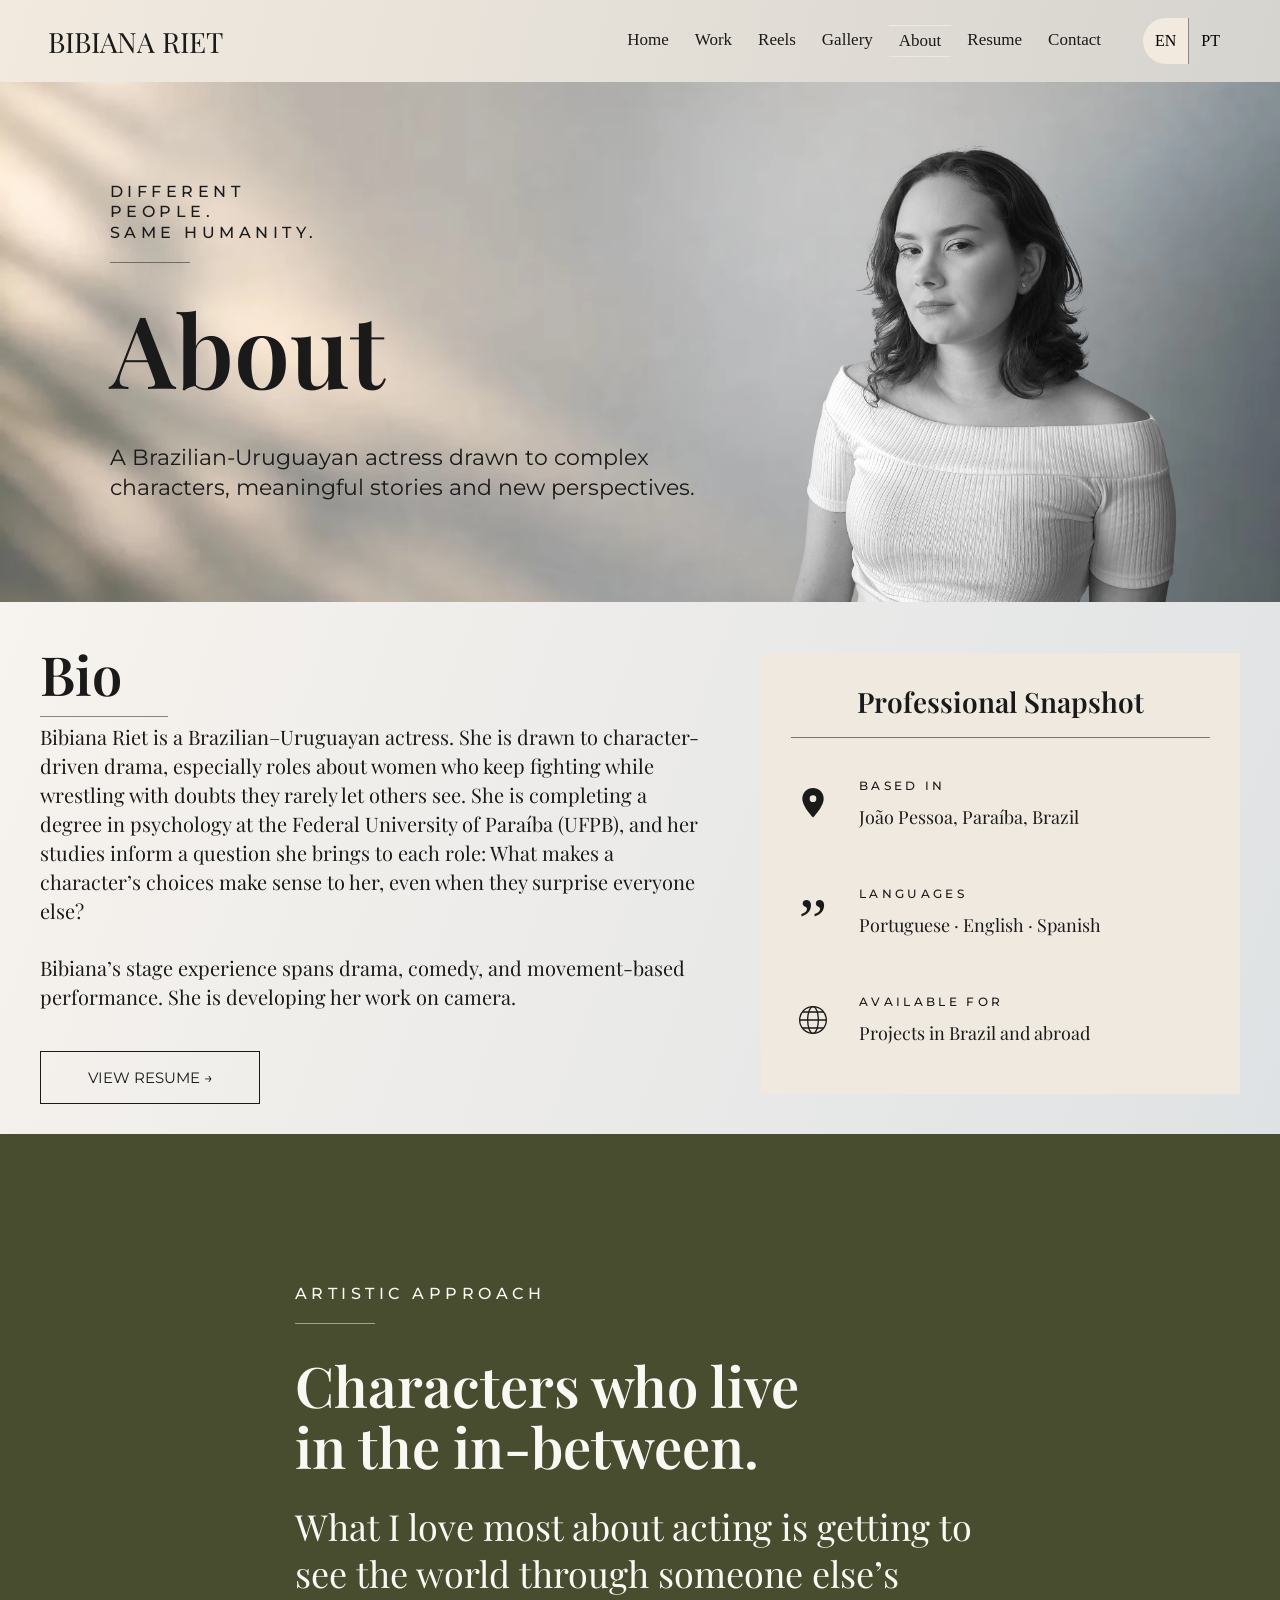
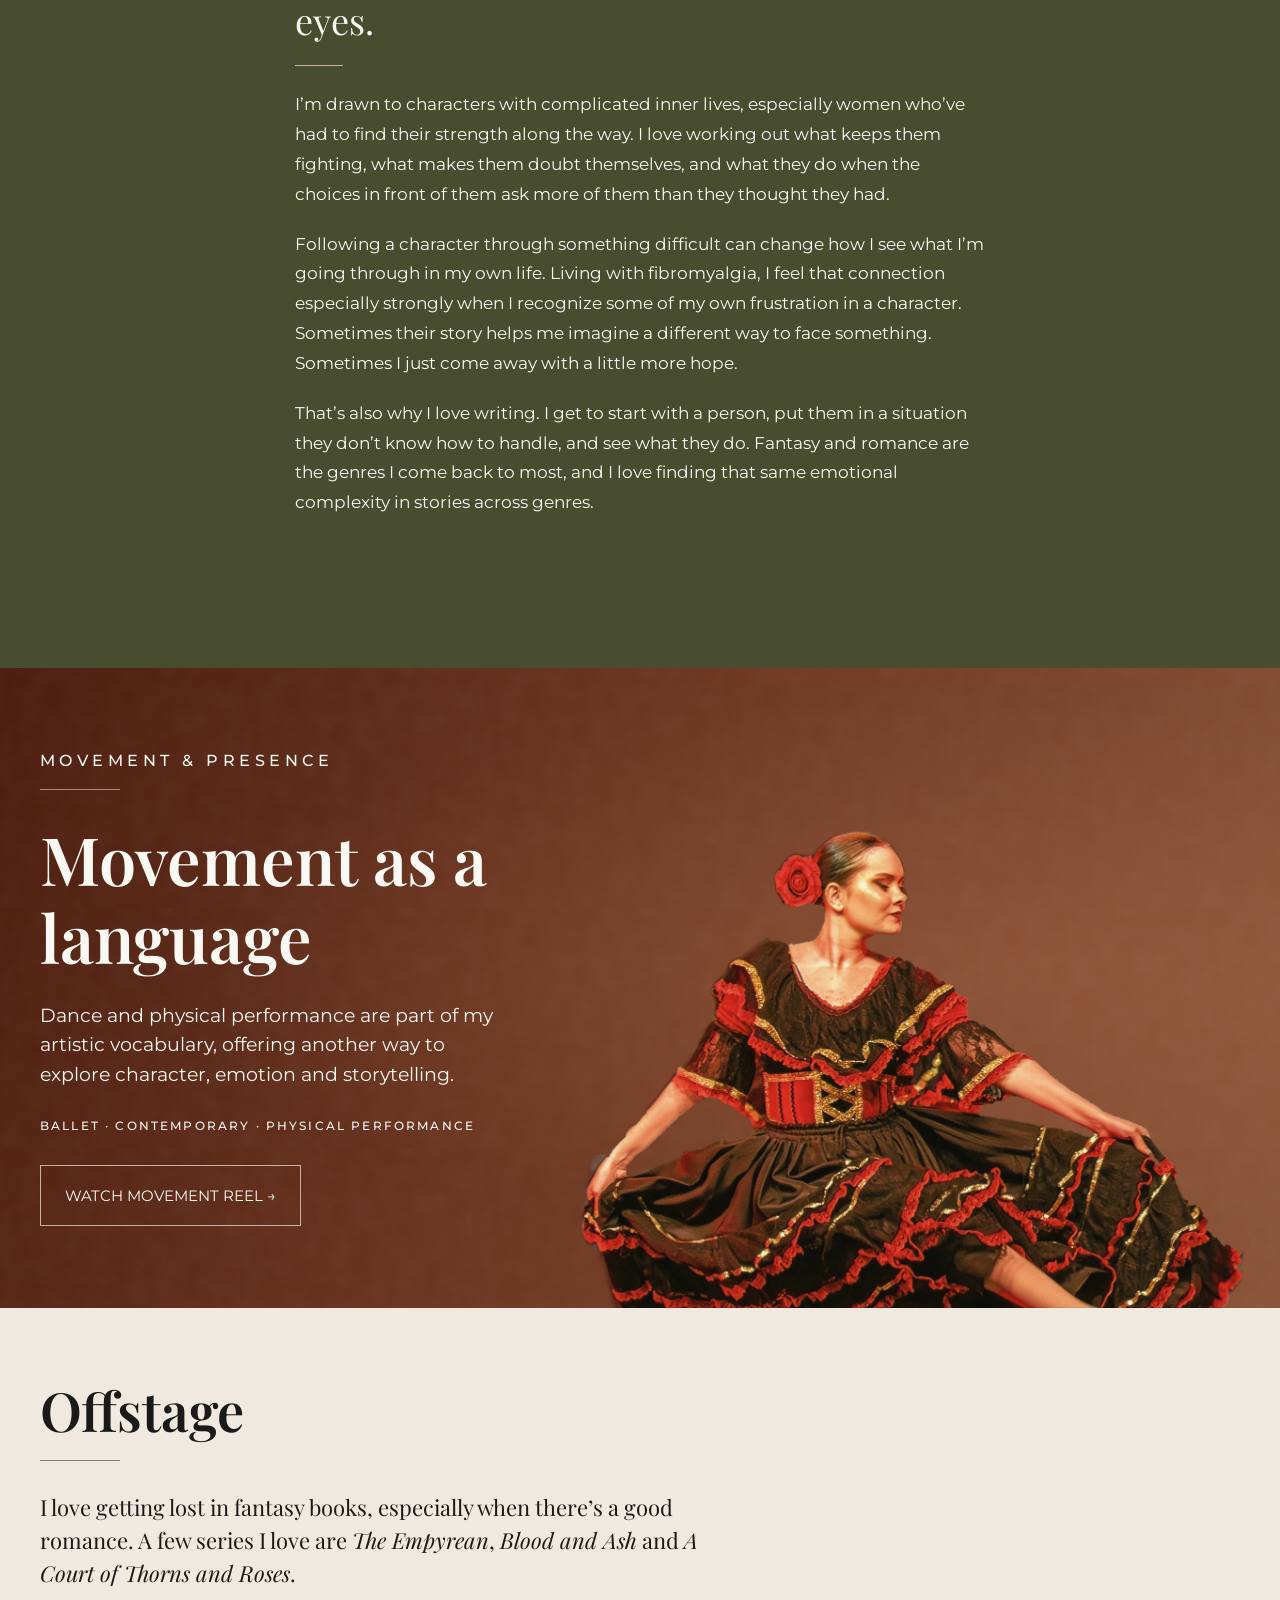
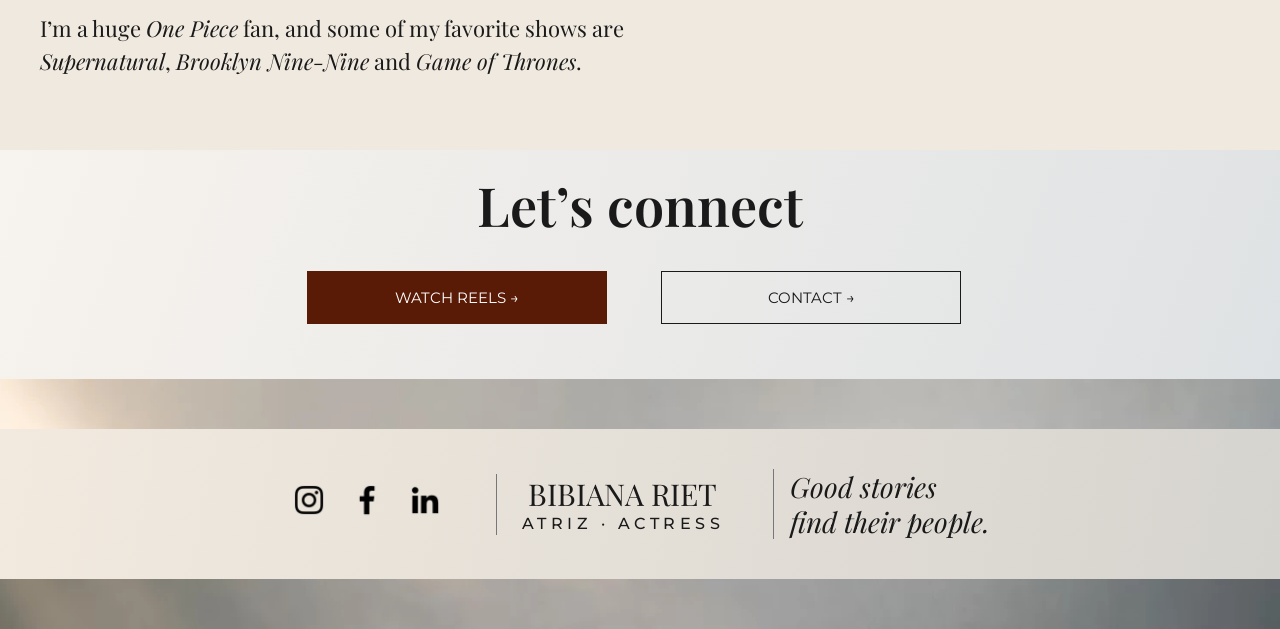
==== about.html @ d39155d7 "Give the artistic statement a focused reading layout" ====
<!doctype html><html lang="en"><head><meta charset="utf-8"><meta name="viewport" content="width=device-width,initial-scale=1"><title>About Bibiana Riet | Actress</title><meta name="description" content="Meet Bibiana Riet, a Brazilian–Uruguayan actress based in Brazil, with a background in theatre, dance, physical performance and psychology."><link rel="preconnect" href="https://fonts.googleapis.com"><link rel="preconnect" href="https://fonts.gstatic.com" crossorigin><link rel="stylesheet" href="https://fonts.googleapis.com/css2?family=Montserrat:wght@400;500;600&amp;family=Playfair+Display:wght@400;500;600&amp;display=swap"><link rel="stylesheet" href="style.css?v=e2fa0d52a4"><script src="site.js?v=82fa931441" defer></script><link rel="stylesheet" href="home.css?v=0f72b04148"><script src="review-translations.js?v=f9277d6ccd" defer></script><script src="about-copy-translations.js?v=20261126-bio-dedup" defer></script><script src="home.js?v=367d5119b6" defer></script><link rel="stylesheet" href="home-fixes.css?v=b90174dc97"><link rel="stylesheet" href="about.css?v=bf57d04e38"><!-- sharing-preview --><link rel="canonical" href="https://bibianariet.com/about.html"><meta property="og:type" content="website"><meta property="og:site_name" content="Bibiana Riet"><meta property="og:title" content="About Bibiana Riet | Actress"><meta property="og:description" content="Meet Bibiana Riet, a Brazilian–Uruguayan actress based in Brazil, with a background in theatre, dance, physical performance and psychology."><meta property="og:url" content="https://bibianariet.com/about.html"><meta property="og:image" content="https://bibianariet.com/bibiana-riet-share.jpg"><meta property="og:image:type" content="image/jpeg"><meta property="og:image:width" content="1200"><meta property="og:image:height" content="630"><meta property="og:image:alt" content="Bibiana Riet, actress — portrait beside her name on an ivory background."><meta property="og:locale" content="en_US"><meta name="twitter:card" content="summary_large_image"><meta name="twitter:title" content="About Bibiana Riet | Actress"><meta name="twitter:description" content="Meet Bibiana Riet, a Brazilian–Uruguayan actress based in Brazil, with a background in theatre, dance, physical performance and psychology."><meta name="twitter:image" content="https://bibianariet.com/bibiana-riet-share.jpg"><meta name="twitter:image:alt" content="Bibiana Riet, actress — editorial portrait and name."><!-- /sharing-preview --><link rel="stylesheet" href="about-content.css?v=20261126"><link rel="stylesheet" href="movement-design.css?v=f5be62f4f8"><style>
.about-page .artistic-statement { padding-block: clamp(52px, 8vw, 104px); }
.about-page .artistic-statement .about-wrap {
  display: block;
  width: min(100% - 44px, 710px);
  margin-inline: auto;
  text-align: left;
}
.about-page .artistic-statement h2 { margin: 14px 0 26px; font-size: clamp(32px, 5vw, 56px); line-height: 1.1; }
.about-page .artistic-statement .artistic-lead {
  max-width: 32ch;
  margin: 0 0 24px;
  font: 400 clamp(24px, 3.5vw, 36px)/1.3 'Playfair Display', Georgia, serif;
}
.about-page .artistic-statement .artistic-lead::after {
  content: '';
  display: block;
  width: 48px;
  margin-top: 22px;
  border-top: 1px solid #c9b59d;
}
.about-page .artistic-statement .artistic-description {
  max-width: 65ch;
  margin: 0 0 1.2em;
  font: 400 1.0625rem/1.75 Montserrat, Arial, sans-serif;
}
.about-page .artistic-statement .artistic-description:last-child { margin-bottom: 0; }
</style>
<script>Object.assign(window.reviewTranslations || (window.reviewTranslations = {}), {"What I love most about acting is getting to see the world through someone else’s eyes.":"O que mais amo na atuação é ver o mundo pelos olhos de outra pessoa.","I’m drawn to characters with complicated inner lives, especially women who’ve had to find their strength along the way. I love working out what keeps them fighting, what makes them doubt themselves, and what they do when the choices in front of them ask more of them than they thought they had.":"Gosto de descobrir o que faz uma personagem seguir em frente, quando ela duvida de si e como reage diante de uma escolha difícil."});</script>
</head><body class="home-page about-page"><a class="skip" href="#main">Skip to content</a><header><a class="name" href="index.html">BIBIANA RIET</a><button id="menu" aria-expanded="false" aria-controls="nav">Menu</button><nav id="nav"><a  href="index.html">Home</a><a  href="work.html">Work</a><a  href="reels.html">Reels</a><a  href="gallery.html">Gallery</a><a aria-current="page" href="about.html">About</a><a  href="resume.html">Resume</a><a href="index.html#contact">Contact</a></nav><div class="languages" aria-label="Site language"><button data-lang="en" aria-pressed="true">EN</button><button data-lang="pt" aria-pressed="false">PT</button></div></header><main id="main" tabindex="-1"><section class="about-intro"><div class="about-wrap"><div class="about-intro-copy"><p class="eyebrow">DIFFERENT<br>PEOPLE.<br>SAME HUMANITY.</p><span class="fine-rule"></span><h1>About</h1><p>A Brazilian-Uruguayan actress drawn to complex characters, meaningful stories and new perspectives.</p></div><img class="about-portrait" src="about-portrait.webp" alt="Bibiana Riet in a white top" loading="lazy" width="1601" height="1600" decoding="async"></div></section><section class="about-bio"><div class="about-wrap"><div class="bio-copy"><h2>Bio</h2><span class="fine-rule"></span><p>Bibiana Riet is a Brazilian–Uruguayan actress. She is drawn to character-driven drama, especially roles about women who keep fighting while wrestling with doubts they rarely let others see. She is completing a degree in psychology at the Federal University of Paraíba (UFPB), and her studies inform a question she brings to each role: What makes a character’s choices make sense to her, even when they surprise everyone else?</p>
<p>Bibiana’s stage experience spans drama, comedy, and movement-based performance. She is developing her work on camera.</p><a class="button " href="resume.html">View resume →</a></div><aside class="professional-snapshot"><h3>Professional Snapshot</h3><div class="snapshot-row"><div aria-hidden="true"><svg viewBox="0 0 24 24"><path d="M12 22s8-8 8-14a8 8 0 0 0-16 0c0 6 8 14 8 14Z" fill="currentColor"/><circle cx="12" cy="8" r="2.5" fill="#f2eadf"/></svg></div><div><p class="eyebrow">BASED IN</p><p>João Pessoa, Paraíba, Brazil</p></div></div><div class="snapshot-row"><div aria-hidden="true"><span class="quote-icon">”</span></div><div><p class="eyebrow">LANGUAGES</p><p>Portuguese · English · Spanish</p></div></div><div class="snapshot-row"><div aria-hidden="true"><svg viewBox="0 0 24 24" fill="none" stroke="currentColor"><circle cx="12" cy="12" r="10"/><ellipse cx="12" cy="12" rx="4" ry="10"/><path d="M2 12h20M4 6h16M4 18h16"/></svg></div><div><p class="eyebrow">AVAILABLE FOR</p><p>Projects in Brazil and abroad</p></div></div></aside></div></section><section class="about-artistic artistic-statement" aria-labelledby="artistic-heading"><div class="about-wrap"><div><p class="eyebrow">ARTISTIC APPROACH</p><span class="fine-rule"></span><h2 id="artistic-heading">Characters who live<br>in the in-between.</h2><p class="artistic-lead">What I love most about acting is getting to see the world through someone else’s eyes.</p>
<p class="artistic-description">I’m drawn to characters with complicated inner lives, especially women who’ve had to find their strength along the way. I love working out what keeps them fighting, what makes them doubt themselves, and what they do when the choices in front of them ask more of them than they thought they had.</p>
<p class="artistic-description">Following a character through something difficult can change how I see what I’m going through in my own life. Living with fibromyalgia, I feel that connection especially strongly when I recognize some of my own frustration in a character. Sometimes their story helps me imagine a different way to face something. Sometimes I just come away with a little more hope.</p>
<p class="artistic-description">That’s also why I love writing. I get to start with a person, put them in a situation they don’t know how to handle, and see what they do. Fantasy and romance are the genres I come back to most, and I love finding that same emotional complexity in stories across genres.</p></div></div></section><section class="about-movement"><div class="about-wrap"><div class="movement-copy"><p class="eyebrow">MOVEMENT &amp; PRESENCE</p><span class="fine-rule"></span><h2>Movement as a<br>language</h2><p>Dance and physical performance are part of my artistic vocabulary, offering another way to explore character, emotion and storytelling.</p><p class="eyebrow movement-skills">BALLET · CONTEMPORARY · PHYSICAL PERFORMANCE</p><a class="button primary" href="reels.html#movement">Watch movement reel →</a></div><img class="about-dancer" src="about-dancer.webp" alt="Bibiana Riet performing Spanish dance" loading="lazy" width="1573" height="1119" decoding="async"></div></section><section class="about-offstage" aria-labelledby="offstage-heading">
  <div class="about-wrap">
    <h2 id="offstage-heading">Offstage</h2>
    <span class="fine-rule" aria-hidden="true"></span>
    <p><span>I love getting lost in fantasy books, especially when there’s a good romance. A few series I love are</span> <cite>The Empyrean</cite>, <cite>Blood and Ash</cite> <span>and</span> <cite>A Court of Thorns and Roses</cite>.</p>
    <p><span>I’m a huge</span> <cite>One Piece</cite> <span>fan, and some of my favorite shows are</span> <cite>Supernatural</cite>, <cite>Brooklyn Nine-Nine</cite> <span>and</span> <cite>Game of Thrones</cite>.</p>
  </div>
</section><section class="about-connect"><div class="about-wrap"><h2>Let’s connect</h2><div class="actions"><a class="button primary" href="reels.html">Watch reels →</a><a class="button " href="index.html#contact">Contact →</a></div></div></section></main><footer><div class="footer-social"><a href="https://instagram.com/bibianariet/" aria-label="Instagram"><img class="" src="instagram.webp" alt="Instagram" loading="lazy" width="78" height="78" decoding="async"></a><a href="https://facebook.com/profile.php?id=61594413833710" aria-label="Facebook"><img class="" src="facebook.webp" alt="Facebook" loading="lazy" width="78" height="78" decoding="async"></a><a href="https://linkedin.com/in/bibianariet" aria-label="LinkedIn"><img class="" src="linkedin.webp" alt="LinkedIn" loading="lazy" width="78" height="78" decoding="async"></a></div><div class="footer-name"><span class="name">BIBIANA RIET</span><p class="eyebrow">ATRIZ · ACTRESS</p></div><p class="footer-quote">Good stories<br>find their people.</p></footer></body></html>
---- style.css ----
:root{--ivory:#f2eadf;--ink:#1a1a1a;--green:#494d30}*{box-sizing:border-box}html{scroll-behavior:smooth}body{margin:0;background:var(--ivory);color:var(--ink);font:15px/1.8 Montserrat,Arial,sans-serif}a{color:inherit;text-underline-offset:5px}button{font:inherit;cursor:pointer}header{padding:25px 6%;display:flex;align-items:center;justify-content:space-between;gap:30px;border-bottom:1px solid #1a1a1a25}nav{display:flex;gap:24px;font-size:12px}nav a{text-decoration:none}nav a:hover,nav a[aria-current]{text-decoration:underline}.name{font:25px 'Playfair Display',Georgia,serif;text-decoration:none}h1,h2,h3{font-family:'Playfair Display',Georgia,serif;font-weight:400;line-height:1.2}h1{font-size:clamp(55px,6.4vw,100px);margin:20px 0 28px}h2{font-size:clamp(32px,3.3vw,50px);margin:0 0 30px}h3{font-size:26px;margin:20px 0 12px}.eyebrow{font-size:11px;font-weight:500;letter-spacing:2.5px;text-transform:uppercase;margin-bottom:20px}.hero{background:linear-gradient(90deg,#f2eadf88,#f2eadf22),url('atmosphere.webp') center/cover;display:grid;grid-template-columns:1.15fr 1fr;align-items:center;gap:5%;padding:65px 8%;min-height:720px}.hero h2{font-size:38px}.hero-photo{width:100%;height:590px;object-fit:contain}.location{font-size:11px;margin-top:35px}.wrap{max-width:1200px;margin:auto;padding:80px 35px}.wrap p{max-width:780px}.actions{display:flex;flex-wrap:wrap;gap:16px}.button{display:inline-block;padding:13px 26px;border:1px solid var(--green);text-decoration:none;font-size:11px;text-transform:uppercase;letter-spacing:1px;margin:15px 12px 0 0}.primary,.button:hover{background:var(--green);color:var(--ivory)}.grid{display:grid;grid-template-columns:repeat(3,1fr);gap:35px}.grid.two{grid-template-columns:repeat(2,1fr)}article img{width:100%;aspect-ratio:1.45;object-fit:cover}article p{font-size:12px}article .eyebrow{margin:18px 0 8px}article a{font-size:12px}.credit-mark{min-height:210px;display:flex;align-items:center;justify-content:center;border:1px solid #494d3040;font:italic 28px 'Playfair Display',serif;color:var(--green)}.video{aspect-ratio:16/9;background:#1a1a1a;margin:20px 0}.video iframe{width:100%;height:100%;border:0}.split{display:grid;grid-template-columns:0.8fr 1.2fr;gap:70px;align-items:start}.split>img{width:100%;max-height:650px;object-fit:cover}dl{margin:30px 0}dt{font-size:10px;letter-spacing:1.5px;text-transform:uppercase;margin-top:20px}dd{margin:0}.gallery{columns:3;column-gap:24px;margin-top:45px}.photo{background:none;border:0;padding:0;display:block;width:100%;margin-bottom:24px}.photo img{width:100%;display:block}.contact{background:var(--green);color:var(--ivory)}.contact-links{display:flex;flex-wrap:wrap;gap:24px;margin-top:30px}.contact-links a{font-size:13px}footer{padding:60px 8%;display:flex;justify-content:space-between;gap:30px}.social{display:flex;flex-direction:column;font-size:12px}.table-scroll{overflow:auto}table{width:100%;border-collapse:collapse;text-align:left}th{font-size:11px;text-transform:uppercase;letter-spacing:1px}td,th{padding:18px 12px;border-bottom:1px solid #494d3033}td{font-size:13px}.project-photo{width:100%;max-height:650px;object-fit:contain}dialog{border:0;background:var(--ivory);max-width:95vw;padding:20px}dialog::backdrop{background:#000b}dialog img{display:block;max-height:80vh;max-width:85vw}.close{display:block;margin-left:auto;background:none;border:0;padding:5px 0 15px}#menu{display:none}.skip{position:absolute;top:-70px;background:white;padding:10px;z-index:10}.skip:focus{top:0}:focus-visible{outline:3px solid #6c3d22;outline-offset:4px}@media(max-width:850px){header{flex-wrap:wrap;padding:20px 6%}#menu{display:block;background:none;border:1px solid var(--green);padding:6px 12px}nav{display:none;width:100%;flex-wrap:wrap;gap:18px}nav.open{display:flex}.hero{grid-template-columns:1fr;padding:45px 7%;min-height:0}.hero-photo{height:420px}.hero h2{font-size:30px}.wrap{padding:55px 7%}.grid{grid-template-columns:repeat(2,1fr)}.split{grid-template-columns:1fr;gap:30px}.split>img{max-width:400px}.gallery{columns:2}footer{flex-direction:column}.contact-links{flex-direction:column;gap:15px}}@media(max-width:500px){.grid,.grid.two{grid-template-columns:1fr}.gallery{columns:1}.hero-photo{height:370px}h1{font-size:58px}}@media(prefers-reduced-motion:reduce){html{scroll-behavior:auto}}
/* Full-width section divisions from the original portfolio. */
.band{border-top:1px solid #494d301c}
.featured{background:#f7f3ec}
.featured h2{text-align:center}
.featured>.wrap>.button{display:table;margin:35px auto 0}
.reel-band{background:linear-gradient(90deg,#f2eadfdd,#f2eadf99),url('atmosphere.webp') center/cover}
.reel-split{display:grid;grid-template-columns:1.35fr 1fr;align-items:center;gap:65px}
.about-band{background:#f7f3ec}
.about-band .split{grid-template-columns:0.85fr 1.15fr}
.about-band .split>img{max-height:700px}
.about-band dl{display:grid;grid-template-columns:1fr 1fr;gap:8px 22px}
.about-band dt{margin:8px 0 0}
.about-band dd{grid-column:2}
.gallery-band{background:#e7dfd3}
.gallery-teaser{display:grid;grid-template-columns:1fr 1.2fr 1fr;gap:35px;align-items:center}
.gallery-teaser img{width:100%;height:360px;object-fit:cover}
.gallery-teaser>div{text-align:center}
.contact{background:#f7f3ec;color:var(--ink);border-top:1px solid #494d3033}
.contact .wrap{display:grid;grid-template-columns:1fr 1fr;gap:0 70px}
.contact .eyebrow,.contact h2,.contact .wrap>p{grid-column:1}
.contact-links{grid-column:2;grid-row:1/5;flex-direction:column;justify-content:center}
.contact-links a{padding:12px 0;border-bottom:1px solid #494d3033}
footer{background:var(--green);color:var(--ivory)}
.project-hero{background:#e7dfd3}
.project-hero h1{font-size:clamp(40px,4.4vw,65px)}
.project-hero .split{grid-template-columns:1fr 1fr;align-items:center;margin-top:25px}
.project-hero .split>img{height:440px;object-fit:cover}
.project-about{background:#f7f3ec}
.project-performance{background:#e7dfd3}
.project-gallery{background:#f7f3ec}
@media(min-width:851px){.hero{min-height:650px;padding-top:35px;padding-bottom:35px}.hero-photo{height:580px}.hero h1{font-size:clamp(60px,6.3vw,100px)}}
@media(max-width:850px){.reel-split{grid-template-columns:1fr;gap:24px}.about-band .split{grid-template-columns:1fr}.gallery-teaser{grid-template-columns:1fr 1fr}.gallery-teaser>div{grid-column:1/-1;grid-row:2}.contact .wrap{display:block}.project-hero .split{grid-template-columns:1fr}.project-hero .split>img{height:auto}}
/* Phone compositions preserve the brand while giving photographs priority. */
@media(max-width:600px){
 body{font-size:14px;line-height:1.7}
 header{position:sticky;top:0;z-index:5;background:var(--ivory);padding:14px 20px;gap:12px}
 .name{font-size:22px}
 #menu{min-height:44px;min-width:66px;font-size:12px}
 nav.open{display:grid;grid-template-columns:1fr 1fr;gap:0;padding:8px 0 0;border-top:1px solid #494d3033}
 nav a{padding:12px 4px;min-height:44px;font-size:13px}
 .hero{display:flex;flex-direction:column;gap:0;padding:0 0 30px;background-position:center top}
 .hero-photo{order:-1;width:100%;height:clamp(230px,66vw,350px);object-fit:contain;object-position:center bottom;display:block}
 .hero>div{width:100%;padding:24px 24px 0}
 .hero .eyebrow{margin:0 0 10px;font-size:10px;letter-spacing:2px}
 h1{font-size:clamp(40px,11.5vw,62px);margin:0 0 15px;line-height:1.1}
 .hero h2{font-size:clamp(23px,6.7vw,32px);margin:0 0 20px;line-height:1.25}
 .actions{display:grid;grid-template-columns:1fr 1fr;gap:10px}
 .actions .button{margin:0;padding:13px 8px;text-align:center;min-height:46px;font-size:10px;letter-spacing:.6px}
 .location{margin:16px 0 0;font-size:10px;line-height:1.5}
 .wrap{padding:42px 24px}
 .wrap>.eyebrow:empty{display:none}
 h2{font-size:30px;margin-bottom:22px}
 h3{font-size:24px}
 .grid,.grid.two{grid-template-columns:1fr;gap:32px}
 article img{aspect-ratio:1.4;object-fit:cover}
 article>a{display:inline-flex;align-items:center;min-height:44px;font-size:13px}
 .split{gap:24px}
 .split>img{max-height:420px;object-position:center 25%}
 .gallery{columns:2;column-gap:12px;margin-top:28px}
 .photo{margin-bottom:12px;break-inside:avoid}
 .contact-links{gap:0}
 .contact-links a{padding:14px 0;min-height:48px;border-bottom:1px solid #494d3033;overflow-wrap:anywhere;font-size:12px}
 .gallery-teaser{gap:14px}.gallery-teaser img{height:235px}.gallery-teaser>div{padding:12px 0;text-align:left}
 .about-band dl{display:block}.about-band dd{margin-bottom:16px}
 .project-hero h1{font-size:40px}.project-hero .button{margin-top:0}.project-navigation .actions{display:flex}
 footer{padding:36px 24px;gap:18px}
 .social{flex-direction:row;flex-wrap:wrap;gap:8px 20px}
 .social a{padding:12px 0;min-height:44px}
 table,tbody,tr,td{display:block;width:100%}
 thead{display:none}
 tr{padding:18px 0;border-bottom:1px solid #494d3033}
 td{padding:3px 0;border:0}
 td:first-child{font-family:'Playfair Display',Georgia,serif;font-size:23px;margin-bottom:8px}
 td:nth-child(2)::before{content:'Role · ';font-size:11px;color:var(--green)}
 td:nth-child(3)::before{content:'Year · ';font-size:11px;color:var(--green)}
 dialog{padding:12px;max-width:100vw;width:100%;max-height:95dvh}
 dialog img{max-width:100%;max-height:82dvh;margin:auto;object-fit:contain}
 .close{min-height:44px;min-width:70px}
}

/* Keyboard visibility */
:focus-visible{outline:3px solid #faf8f3;outline-offset:3px;box-shadow:0 0 0 6px #494d30}
@media(prefers-reduced-motion:reduce){*,*::before,*::after{scroll-behavior:auto!important}}
---- home.css ----
.home-page{background:#eeeded;color:#1a1a1a}
.home-page header{height:82px;padding:0 48px;background:linear-gradient(105deg,#f2eadf,#d6d4cf);border:0;justify-content:flex-start;gap:clamp(45px,15vw,285px)}
.home-page header .name{font-size:28px;white-space:nowrap}.home-page nav{gap:28px;font:20px Georgia,serif}.home-page nav a{padding:5px 15px}.home-page nav a[aria-current]{text-decoration:none;border-block:1px solid #fff6}
.home-page .hero{min-height:650px;height:650px;padding:0 max(35px,calc((100% - 1230px)/2));grid-template-columns:560px 1fr;gap:150px;background:url('atmosphere.webp') center/cover;overflow:hidden}
.home-page .hero h1{font-size:84px;font-weight:600;margin:12px 0 22px;white-space:nowrap;color:#000}.home-page .hero h2{font-size:32px;font-weight:500;line-height:1.3;color:#000}.home-page .hero .eyebrow{font-size:14px;letter-spacing:4px;margin:0 0 15px 10px}.home-page .hero .actions{margin-top:60px;gap:36px;flex-wrap:nowrap}.home-page .hero .button{width:260px;height:70px;display:grid;place-items:center;padding:0;margin:0;font-size:15px;letter-spacing:0}.home-page .hero-photo{height:650px;width:500px;object-fit:contain;object-position:center bottom;align-self:end}
.home-page .band{border:0}.home-page .wrap{max-width:1290px;padding:55px 35px}.home-page h2{font-weight:600;font-size:60px;line-height:1.14}.home-page .button{font-size:15px;letter-spacing:0;min-width:185px;padding:12px 26px;margin-top:0;border-color:currentColor}.home-page .primary{border-color:var(--green);color:white}
.home-page .featured,.home-page .about-band{background:linear-gradient(110deg,#f7f4ef,#e1e4e5)}.home-page .featured h2{font-size:64px;margin-bottom:55px}.home-page .featured .grid{gap:29px}.home-page .featured .video{aspect-ratio:1.285;margin:0}.home-page .featured article{text-align:center}.home-page .featured article h3{font-size:26px;font-weight:600;margin:28px 0}.home-page .featured article p{font-size:18px;white-space:nowrap;margin:30px 0}.home-page .featured .button{min-width:255px;margin:8px auto 0}
.home-page .reel-band{background:#494d30;color:#faf8f3}.home-page .reel-band .wrap{padding-block:75px 55px}.home-page .reel-split{grid-template-columns:685fr 500fr;gap:38px}.home-page .reel-split .video{margin:0;aspect-ratio:1.83}.home-page .reel-split .eyebrow{font-size:18px;letter-spacing:5px;margin:0 0 62px}.home-page .reel-split h2{font-size:60px;margin-bottom:65px}.home-page .reel-split .button{color:#faf8f3;border-color:#faf8f3;margin:0}
.home-page .about-band .wrap{max-width:1410px;padding-block:38px 42px}.home-about{display:grid;grid-template-columns:330px minmax(0,1fr) 340px;gap:20px}.home-about>img{width:330px;height:460px;object-fit:cover}.home-about .eyebrow{font-size:18px;letter-spacing:5px;margin:0 0 18px 12px}.home-about h2{font-size:56px;margin:0 0 42px}.home-about p{font-size:18px;line-height:1.3}.home-about .actions{margin-top:60px;gap:22px}.home-about .actions .button{margin:0}.home-about aside{border-left:1px solid #777;padding-left:24px;display:flex;align-items:center}.home-about dl{display:block;margin:0}.home-about dt{font-size:14px;letter-spacing:0;margin:0 0 12px}.home-about dd{font:18px/1.5 'Playfair Display',Georgia,serif;margin:0 0 40px}.home-about dd:last-child{margin-bottom:0}
.home-page .gallery-band{background:#591b06;color:#faf8f3}.home-page .gallery-band .wrap{padding-block:55px 65px}.home-gallery{display:grid;grid-template-columns:410px 1fr;gap:38px;align-items:end}.home-gallery .eyebrow{font-size:18px;letter-spacing:5px;margin:0 0 48px}.home-gallery .eyebrow:after,.home-contact>div>.eyebrow:after{content:'';display:block;width:72px;height:1px;background:currentColor;margin-top:20px}.home-gallery h2{font-size:60px;margin:0 0 48px;white-space:nowrap}.home-gallery p{font-size:18px;line-height:1.3;margin-bottom:55px}.home-gallery .button{margin:0}.gallery-images{display:grid;grid-template-columns:repeat(3,1fr);gap:20px}.gallery-images img{width:100%;height:384px;object-fit:cover}
.home-page .contact{background:#fafafa;border:0}.home-page .contact .wrap{display:grid;grid-template-columns:510px 1fr;padding-block:60px 55px;gap:0}.home-contact>div>.eyebrow{font-size:18px;letter-spacing:5px;margin:12px 0 80px}.home-contact h2{font-size:60px;margin:0 0 65px;color:#000}.home-contact>div>p:last-child{font-size:18px;max-width:470px;line-height:1.35}.contact-details{border-left:1px solid #777;padding-left:38px}.contact-row{display:grid;grid-template-columns:45px 1fr;gap:28px;align-items:center;padding:12px 0 38px;margin-bottom:36px}.contact-row:not(:last-child)>div{border-bottom:1px solid;padding-bottom:38px}.contact-row:last-child{margin-bottom:0;padding-bottom:0}.contact-row svg{width:38px;height:38px}.contact-row .aa{font:28px Arial,sans-serif}.contact-row .eyebrow{font-size:14px;letter-spacing:4px;margin:0 0 8px}.contact-row a{font-size:20px}
.home-page footer{background:linear-gradient(100deg,#f2eadf,#d6d4cf);color:#1a1a1a;display:flex;justify-content:center;align-items:center;padding:40px 30px;gap:24px;border-block:50px solid transparent;border-image:url('atmosphere.webp') 50 stretch}.footer-social{display:flex;gap:20px;padding-right:28px}.footer-social img{width:38px;height:38px}.footer-name{border-left:1px solid #777;padding:0 25px;text-align:center}.footer-name .name{font-size:30px}.footer-name .eyebrow{font-size:12px;letter-spacing:4px;margin:12px 0 0}.footer-quote{border-left:1px solid #777;padding-left:16px;font:italic 28px/1.25 'Playfair Display',Georgia,serif;margin:0}
@media(min-width:851px) and (max-width:1500px){.home-page header{gap:45px}.home-page nav{gap:8px;font-size:17px}.home-page .hero{grid-template-columns:1fr 1fr;gap:55px}.home-page .hero h1{font-size:70px}.home-page .hero-photo{width:100%}.home-page .hero .button{width:225px}.home-about{grid-template-columns:26% 47% 23%;gap:2%}.home-about>img{width:100%}.home-about h2{font-size:44px}.home-gallery{grid-template-columns:34% 1fr;gap:28px}.home-gallery h2{font-size:48px}.home-page .featured article p{font-size:14px}.home-page .reel-split h2{font-size:48px}}
@media(max-width:850px){.home-page header{height:auto;min-height:70px;gap:12px;justify-content:space-between;padding:14px 20px}.home-page header .name{font-size:22px}.home-page nav{font:13px Montserrat,Arial,sans-serif}.home-page nav a{padding:12px 4px}.home-page .hero{height:auto;min-height:0;padding:0 0 30px;display:flex;gap:0}.home-page .hero-photo{height:clamp(230px,66vw,350px);width:100%;order:-1;object-fit:contain}.home-page .hero h1{font-size:clamp(40px,11.5vw,62px);margin:0 0 15px}.home-page .hero h2{font-size:clamp(23px,6.7vw,32px);margin-bottom:20px}.home-page .hero .eyebrow{font-size:10px;letter-spacing:2px;margin:0 0 10px}.home-page .hero .actions{margin:0;gap:10px;display:grid;grid-template-columns:1fr 1fr}.home-page .hero .button{width:auto;height:46px;font-size:10px}.home-page .wrap{padding:42px 24px}.home-page h2,.home-page .featured h2{font-size:32px}.home-page .featured h2{margin-bottom:28px}.home-page .featured .grid{grid-template-columns:1fr;gap:30px}.home-page .featured .video{aspect-ratio:16/9}.home-page .featured article h3{margin:15px 0;font-size:24px}.home-page .featured article p{font-size:12px;margin:12px 0;white-space:normal}.home-page .button{font-size:11px;min-width:0}.home-page .reel-band .wrap{padding:42px 24px}.home-page .reel-split{grid-template-columns:1fr;gap:24px}.home-page .reel-split .eyebrow{margin:0 0 18px;font-size:11px;letter-spacing:2.5px}.home-page .reel-split h2{font-size:32px;margin-bottom:28px}.home-page .about-band .wrap{padding:42px 24px}.home-about{grid-template-columns:1fr;gap:24px}.home-about>img{width:100%;height:auto;max-height:420px;object-fit:contain}.home-about h2{font-size:32px;margin-bottom:24px}.home-about .eyebrow{font-size:11px;margin-left:0;letter-spacing:2.5px}.home-about p{font-size:14px;line-height:1.7}.home-about .actions{margin-top:24px;gap:12px}.home-about aside{border-left:0;border-top:1px solid #7775;padding:24px 0 0}.home-about dd{font-size:16px;margin-bottom:24px}.home-about dt{font-size:11px}.home-page .gallery-band .wrap{padding:42px 24px}.home-gallery{grid-template-columns:1fr;gap:30px}.home-gallery .eyebrow{font-size:11px;margin-bottom:28px;letter-spacing:2.5px}.home-gallery h2{font-size:32px;margin-bottom:24px;white-space:normal}.home-gallery p{font-size:14px;margin-bottom:28px}.gallery-images{gap:10px}.gallery-images img{height:clamp(150px,46vw,260px)}.home-page .contact .wrap{grid-template-columns:1fr;padding:42px 24px}.home-contact>div>.eyebrow{font-size:11px;letter-spacing:2.5px;margin:0 0 36px}.home-contact h2{font-size:32px;margin-bottom:24px}.home-contact>div>p:last-child{font-size:14px}.contact-details{border-left:0;border-top:1px solid #7775;padding:24px 0 0;margin-top:24px}.contact-row{gap:16px;padding:12px 0;margin-bottom:12px;grid-template-columns:30px 1fr}.contact-row svg{width:28px;height:28px}.contact-row .eyebrow{font-size:10px;letter-spacing:2px}.contact-row a{font-size:14px;overflow-wrap:anywhere}.contact-row:not(:last-child)>div{padding-bottom:18px}.home-page footer{flex-direction:column;border:0;padding:32px 24px;gap:24px}.footer-social{padding:0}.footer-name{border:0;padding:0}.footer-name .name{font-size:26px}.footer-quote{border:0;padding:0;font-size:24px;text-align:center}}
.languages{display:flex;align-items:center;margin-left:-30px;font:16px Georgia,serif}.languages button{background:none;border:0;padding:14px 24px;font:inherit;min-height:46px}.languages button:first-child{border-right:1px solid #888}.languages button[aria-pressed=true]{background:#f2eadf;border-radius:25px 0 0 25px}
@media(min-width:851px){.home-page header{gap:clamp(30px,13vw,250px)}.home-page nav{flex-shrink:0}.languages{margin-left:-230px}}@media(min-width:851px) and (max-width:1500px){.home-page header{gap:30px}.languages{margin-left:0}.languages button{padding:12px}}
@media(max-width:850px){.languages{margin-left:0;order:3}.languages button{padding:8px 12px;font-size:12px}.home-page header{flex-wrap:wrap}.home-page nav{order:4}.home-page #menu{margin-left:auto}}
/* Keep language controls distinct from navigation and centre button labels. */
.home-page header{gap:0;justify-content:space-between}
.home-page nav{margin-left:auto}
.home-page .languages{margin-left:48px;flex-shrink:0}
.home-page .button{display:inline-flex;align-items:center;justify-content:center;text-align:center}
.home-page .featured>.wrap>.button{display:flex;width:255px}
@media(min-width:851px) and (max-width:1500px){.home-page .languages{margin-left:32px}.home-page nav{gap:6px}.home-page nav a{padding-inline:10px}}
@media(max-width:850px){.home-page header{gap:12px}.home-page nav{margin-left:0}.home-page .languages{margin-left:12px}.home-page .hero .button{display:flex}}
---- home-fixes.css ----
.home-page header{gap:0;justify-content:space-between}
.home-page nav{margin-left:auto}
.home-page .languages{margin-left:48px;flex-shrink:0}
.button{display:inline-flex;align-items:center;justify-content:center;text-align:center}
.home-page .button{display:inline-flex;align-items:center;justify-content:center;text-align:center}
.home-page .featured>.wrap>.button{display:flex;width:255px}
@media(min-width:851px) and (max-width:1500px){.home-page .languages{margin-left:32px}.home-page nav{gap:6px}.home-page nav a{padding-inline:10px}}
@media(max-width:850px){.home-page header{gap:12px}.home-page nav{margin-left:0}.home-page .languages{margin-left:12px}.home-page .hero .button{display:flex}}
.home-page .languages button[data-lang="en"][aria-pressed="true"]{border-radius:25px 0 0 25px}
.home-page .languages button[data-lang="pt"][aria-pressed="true"]{border-radius:0 25px 25px 0}
.home-gallery>div:first-child{min-width:0}.home-gallery h2{white-space:normal;overflow-wrap:normal;max-width:100%}
/* Review: bilingual content must fit within its columns. */
.home-gallery{grid-template-columns:minmax(0,410px) minmax(0,1fr)}
.home-page .hero h1{white-space:normal}
.home-page .home-about h2{overflow-wrap:normal}
@media(max-width:1100px) and (min-width:851px){.home-about{grid-template-columns:250px minmax(0,1fr)}.home-about>img{width:250px}.home-about aside{grid-column:1/-1;border-left:0;border-top:1px solid #7775;padding:24px 0 0}.home-about dl{display:grid;grid-template-columns:120px 1fr;gap:10px}.home-about dd{margin:0}.home-about h2{font-size:42px}}
@media(max-width:850px){.home-gallery{grid-template-columns:minmax(0,1fr)}.home-page .hero .actions .button{padding:10px 8px}.home-page .home-contact>div>p:last-child{max-width:100%}}
@media(max-width:380px){.home-page header .name{font-size:19px}.home-page header{gap:8px;padding-inline:16px}.home-page .languages{margin-left:4px}.home-page .languages button{padding-inline:10px}}
.home-page .reel-band h2{white-space:normal}
/* Alternate the Home sections after bringing the acting clip forward. */
.home-page .reel-band{background:#f2eadf;color:#1a1a1a}
.home-page .reel-band .button{color:#1a1a1a;border-color:#1a1a1a}
.home-page .reel-band .button:hover{background:#494d30;color:#faf8f3;border-color:#494d30}
.home-page .featured{background:#494d30;color:#faf8f3}
.home-page .featured .button{color:#faf8f3;border-color:#faf8f3}
.home-page .featured .button:hover{background:#f2eadf;color:#494d30;border-color:#f2eadf}
/* Mobile composition: centre section copy while keeping labelled credit rows readable. */
@media(max-width:650px){
 body.home-page main{text-align:center}
 body.home-page main :is(h1,h2,h3,p,dt,dd){text-align:center!important}
 body.home-page main p{margin-inline:auto}
 body.home-page main .actions{justify-content:center}
 body.home-page .hero .eyebrow{margin-inline:auto}
 body.home-page .reel-band .reel-split>div:last-child{align-items:center;text-align:center}
 body.home-page .home-about>img{margin-inline:auto;display:block}
 body.home-page .home-about aside{padding-inline:0}
 body.home-page .home-gallery>div:first-child{display:flex;flex-direction:column;align-items:center}
 body.home-page .home-gallery .eyebrow:after,
 body.home-page .home-contact>div>.eyebrow:after{margin-inline:auto}
 body.home-page .contact-details .contact-row{grid-template-columns:1fr;justify-items:center;gap:12px}
 body.home-page .contact-row>div{width:100%;text-align:center}
 body.home-page .fine-rule{margin-left:auto!important;margin-right:auto!important}
 body.home-page .about-intro-copy>p:last-child{margin-inline:auto}
 body.home-page .about-artistic aside{align-items:center}
 body.home-page .about-movement .about-wrap{min-height:0}
 body.home-page .about-dancer{position:relative;display:block;right:auto;bottom:auto;margin:28px auto 0;width:100%;height:360px;object-position:center bottom}
 body.home-page .snapshot-row{grid-template-columns:1fr;gap:12px;justify-items:center}
 body.home-page .snapshot-row>div:last-child{width:100%}
 body.home-page .reels-feature>div:first-child{align-items:center;text-align:center}
 body.home-page .acting-feature .reels-feature>div:first-child>.acting-label{margin-inline:auto}
 body.home-page .acting-feature .reels-feature>div:first-child>.eyebrow{padding-left:0!important;align-self:center}
 body.home-page.reels-page main .acting-feature .reels-feature>div:first-child>:is(h2,p){text-align:center!important}
 body.home-page.reels-page main .acting-feature .acting-label{padding-left:0}
 body.home-page .resume-heading{display:block}
 body.home-page .resume-heading:after{display:block;width:72px;margin:16px auto 0}
 body.home-page .project-back{display:flex;width:fit-content;margin-inline:auto}
 body.home-page .project-opening-grid>img{height:auto;aspect-ratio:auto;object-fit:contain}
 body.home-page .featured .video{aspect-ratio:16/9}
}
/* Restore responsive card sizing; HTML dimensions remain available for layout stability. */
body.home-page .work-grid article img{height:auto}
@media(max-width:850px){
 body.home-page .work-grid article img{height:auto;aspect-ratio:auto;object-fit:contain}
}
---- about.css ----
.about-page main{background:#eeeded}.about-wrap{width:min(1220px,calc(100% - 80px));margin:auto}.about-page h1,.about-page h2,.about-page h3{margin:0;font-weight:600}.about-page .eyebrow{font-size:16px;letter-spacing:.28em;line-height:1.3;margin:0}.fine-rule{display:block;width:80px;border-top:1px solid currentColor;opacity:.5;margin:18px 0 30px}.about-intro{background:url('atmosphere.webp') center/cover;overflow:hidden}.about-intro .about-wrap{position:relative;min-height:520px;display:flex;align-items:center}.about-intro-copy{width:55%;padding:55px 0 55px 70px;position:relative;z-index:1}.about-intro h1{font-size:100px;line-height:1.1;margin:30px 0 40px}.about-intro-copy>p:last-child{font-size:22px;line-height:1.35;max-width:620px;margin:0}.about-portrait{position:absolute;bottom:0;right:0;height:96%;width:47%;object-fit:contain;object-position:center bottom;filter:grayscale(1)}.about-bio{background:linear-gradient(110deg,#f7f3ee,#dfe2e4)}.about-bio .about-wrap{display:grid;grid-template-columns:1.4fr 1fr;gap:50px;padding:42px 0 30px;align-items:center}.bio-copy h2{font-size:54px}.bio-copy .fine-rule{width:128px;margin:10px 0 5px}.bio-copy>p{font-family:'Playfair Display',serif;font-size:20px;line-height:1.45;margin:0 0 28px}.bio-copy .button{margin-top:12px;min-width:220px}.professional-snapshot{background:#f0e9df;padding:32px 30px 45px}.professional-snapshot h3{text-align:center;font-size:28px;border-bottom:1px solid #777;padding-bottom:18px;margin-bottom:25px}.snapshot-row{display:grid;grid-template-columns:48px 1fr;gap:20px;align-items:center;margin:34px 0}.snapshot-row svg{width:35px;height:35px}.snapshot-row .eyebrow{font-size:12px;margin-bottom:12px}.snapshot-row p:last-child{font-family:'Playfair Display',serif;font-size:18px;margin:0}.quote-icon{font-family:Georgia,serif;font-size:70px;line-height:.6}.about-artistic{background:#494d30;color:#faf8f3}.about-artistic .about-wrap{display:grid;grid-template-columns:3fr 1.25fr;gap:65px;padding:48px 10px}.about-artistic h2{font-size:76px;line-height:1.32}.artistic-description{font-family:'Playfair Display',serif;font-size:27px;line-height:1.42;margin:24px 0 0;max-width:760px}.about-artistic aside{border-left:1px solid #aaa;padding-left:20px;display:flex;flex-direction:column;justify-content:center;margin-top:44px}.about-artistic aside .fine-rule{margin:32px 18px;width:100px}.about-movement{background:#6c3d22 url('about-warm.webp') center/cover;color:#faf8f3;overflow:hidden}.about-movement .about-wrap{min-height:620px;position:relative;display:flex;align-items:center}.movement-copy{width:55%;position:relative;z-index:1;padding:45px 0}.about-movement h2{font-size:76px;line-height:1.3}.movement-copy>p:not(.eyebrow){font-size:20px;line-height:1.4;max-width:550px;margin:30px 0 40px}.movement-skills{font-size:14px!important;letter-spacing:.22em!important;white-space:nowrap}.movement-copy .button{margin-top:50px;background:#591b06;border-color:#591b06;color:white;min-width:285px}.about-dancer{position:absolute;right:-100px;bottom:0;height:82%;width:66%;object-fit:contain;object-position:right bottom}.about-connect{text-align:center;background:linear-gradient(110deg,#f7f3ee,#dfe2e4);padding:25px 0 55px}.about-connect h2{font-size:54px}.about-connect .actions{justify-content:center;gap:42px;margin-top:35px}.about-connect .button{min-width:300px}.about-connect .primary{background:#591b06;border-color:#591b06}.about-page .button{text-transform:uppercase}
@media(max-width:1000px){.about-wrap{width:calc(100% - 48px)}.about-intro-copy{padding-left:0}.about-intro h1{font-size:80px}.about-artistic h2,.about-movement h2{font-size:58px}.about-bio .about-wrap{gap:30px;grid-template-columns:1.2fr 1fr}.professional-snapshot{padding:25px 20px}.movement-skills{white-space:normal}.about-dancer{right:-70px}.artistic-description{font-size:24px}}
@media(max-width:650px){.about-wrap{width:calc(100% - 40px)}.about-intro .about-wrap{display:block;min-height:690px}.about-intro-copy{width:100%;padding:38px 0 0}.about-intro .eyebrow{font-size:12px}.about-intro h1{font-size:66px;margin:20px 0}.about-intro-copy>p:last-child{font-size:18px;max-width:350px}.about-intro .fine-rule{margin:15px 0}.about-portrait{width:100%;height:340px;right:0}.about-bio .about-wrap{display:block;padding:35px 0}.bio-copy h2{font-size:44px}.bio-copy>p{font-size:18px}.professional-snapshot{margin-top:35px}.about-artistic .about-wrap{display:block;padding:35px 0}.about-artistic h2,.about-movement h2{font-size:44px;line-height:1.2}.artistic-description{font-size:22px}.about-artistic aside{margin:30px 0 0;padding:20px 0 0;border-left:0;border-top:1px solid #aaa}.about-artistic aside .eyebrow{font-size:13px}.about-artistic aside .fine-rule{margin:20px 0 0}.about-movement .about-wrap{display:block;min-height:850px}.movement-copy{width:100%;padding:35px 0 0}.movement-copy>p:not(.eyebrow){font-size:18px;margin:25px 0}.movement-copy .button{margin-top:25px}.about-dancer{width:120%;right:-30px;height:360px}.about-connect{padding:30px 0 40px}.about-connect h2{font-size:42px}.about-connect .actions{flex-direction:column;gap:16px;margin-top:25px}.about-connect .button{width:100%;min-width:0}.about-page .eyebrow{font-size:13px}}
.about-movement{background-image:linear-gradient(90deg,#6c3d22b8,#6c3d2299),url("about-warm.webp")}
.about-movement{background-color:#6c3d22;background-image:linear-gradient(90deg,rgba(85,43,23,.82),rgba(87,43,24,.76)),url("about-warm.webp")}
/* Keep the snapshot rows and icons evenly distributed. */
.professional-snapshot{padding:32px 30px;display:grid;grid-template-rows:auto repeat(3,minmax(84px,1fr));row-gap:24px}
.professional-snapshot h3{margin:0;padding-bottom:18px}
.snapshot-row{margin:0;grid-template-columns:44px minmax(0,1fr);gap:24px;align-items:center}
.snapshot-row>div:first-child{width:44px;height:44px;display:flex;align-items:center;justify-content:center}
.snapshot-row svg{display:block;width:32px;height:32px}
.snapshot-row .quote-icon{display:flex;align-items:center;justify-content:center;font-size:64px;line-height:1;height:44px;transform:translateY(9px)}
.snapshot-row .eyebrow{margin:0 0 10px;line-height:1.4}
.snapshot-row p:last-child{line-height:1.45}
@media(max-width:650px){.professional-snapshot{padding:28px 22px;row-gap:20px}.snapshot-row{gap:18px;grid-template-columns:38px minmax(0,1fr)}.snapshot-row>div:first-child{width:38px}}
---- about-content.css ----
/* Paragraph spacing for the approved expanded Home About copy. */
body.home-page .home-about>div>p:not(.eyebrow)+p{margin-top:16px}

.about-offstage {
  background: #f0e9df;
  padding: clamp(36px, 6vw, 72px) 0;
}
.about-offstage h2 {
  font-size: clamp(36px, 5vw, 54px);
}
.about-offstage p {
  font-family: 'Playfair Display', serif;
  font-size: clamp(18px, 2vw, 22px);
  line-height: 1.5;
  max-width: 42rem;
  margin: 0 0 1em;
}
.about-offstage p:last-child {
  margin-bottom: 0;
}
---- movement-design.css ----
/* Approved Movement & Presence design — 2026-10-22. */
body.about-page .about-movement{
 position:relative;isolation:isolate;
 background:radial-gradient(ellipse at 78% 47%,#ba795343 0,transparent 58%),linear-gradient(110deg,#4b1b0d 0%,#713a23 54%,#8b5337 100%);
}
body.about-page .about-movement:before{
 content:"";position:absolute;inset:0;z-index:-1;pointer-events:none;opacity:.055;
 background-image:url("data:image/svg+xml,%3Csvg xmlns='http://www.w3.org/2000/svg' width='240' height='240'%3E%3Cfilter id='n'%3E%3CfeTurbulence type='fractalNoise' baseFrequency='.045' numOctaves='4' stitchTiles='stitch'/%3E%3CfeColorMatrix type='saturate' values='0'/%3E%3C/filter%3E%3Cpath fill='%23c9aa86' filter='url(%23n)' d='M0 0h240v240H0z'/%3E%3C/svg%3E");
}
body.about-page .about-movement .about-wrap{display:grid;grid-template-columns:45% 55%;align-items:center;min-height:640px;padding:56px 0 0;gap:0}
body.about-page .movement-copy{width:100%;padding:0 0 56px}
body.about-page .about-movement h2{font-size:clamp(50px,5.2vw,72px);line-height:1.16}
body.about-page .movement-copy>p:not(.eyebrow){max-width:460px;font-size:19px;line-height:1.55;margin:26px 0}
body.about-page .movement-copy .movement-skills{white-space:normal;font-size:12px!important;letter-spacing:.18em!important;line-height:1.8;margin:0;max-width:440px}
body.about-page .movement-copy .button{margin-top:28px;min-width:0;padding:16px 24px;background:transparent;border:1px solid #faf8f3a6;color:#faf8f3}
body.about-page .movement-copy .button:hover{background:#faf8f31a;border-color:#faf8f3}
body.about-page .about-dancer{position:relative;right:auto;bottom:auto;width:112%;max-width:none;height:auto;margin-left:-6%;align-self:end;object-fit:contain;object-position:center bottom}
@media(max-width:650px){
 body.about-page .about-movement{background:radial-gradient(ellipse at 65% 40%,#c58b5b33,transparent 52%),linear-gradient(170deg,#4b1b0d,#78432b 57%,#542716)}
 body.about-page .about-movement .about-wrap{display:grid;grid-template-columns:minmax(0,1fr);min-height:0;gap:0;padding:36px 0 40px}
 body.about-page .movement-copy{display:contents}
 body.about-page main .about-movement :is(h2,p){text-align:left!important;margin-inline:0}
 body.about-page .movement-copy>.eyebrow:first-child{grid-row:1;font-size:11px;letter-spacing:.22em}
 body.about-page .movement-copy>.fine-rule{grid-row:2;margin:16px 0 24px!important;width:54px}
 body.about-page .about-movement h2{grid-row:3;font-size:42px;line-height:1.15}
 body.about-page .about-dancer{grid-row:4;width:calc(100% + 24px);height:auto;margin:24px -12px 0;max-width:none}
 body.about-page .movement-copy>p:not(.eyebrow){grid-row:5;font-size:17px;line-height:1.6;margin:24px 0 20px;max-width:none}
 body.about-page .movement-copy>.movement-skills{grid-row:6;font-size:11px!important;line-height:1.9;letter-spacing:.14em!important}
 body.about-page .movement-copy>.button{grid-row:7;justify-self:start;width:auto;max-width:100%;margin-top:24px;font-size:12px;padding:15px 20px}
}
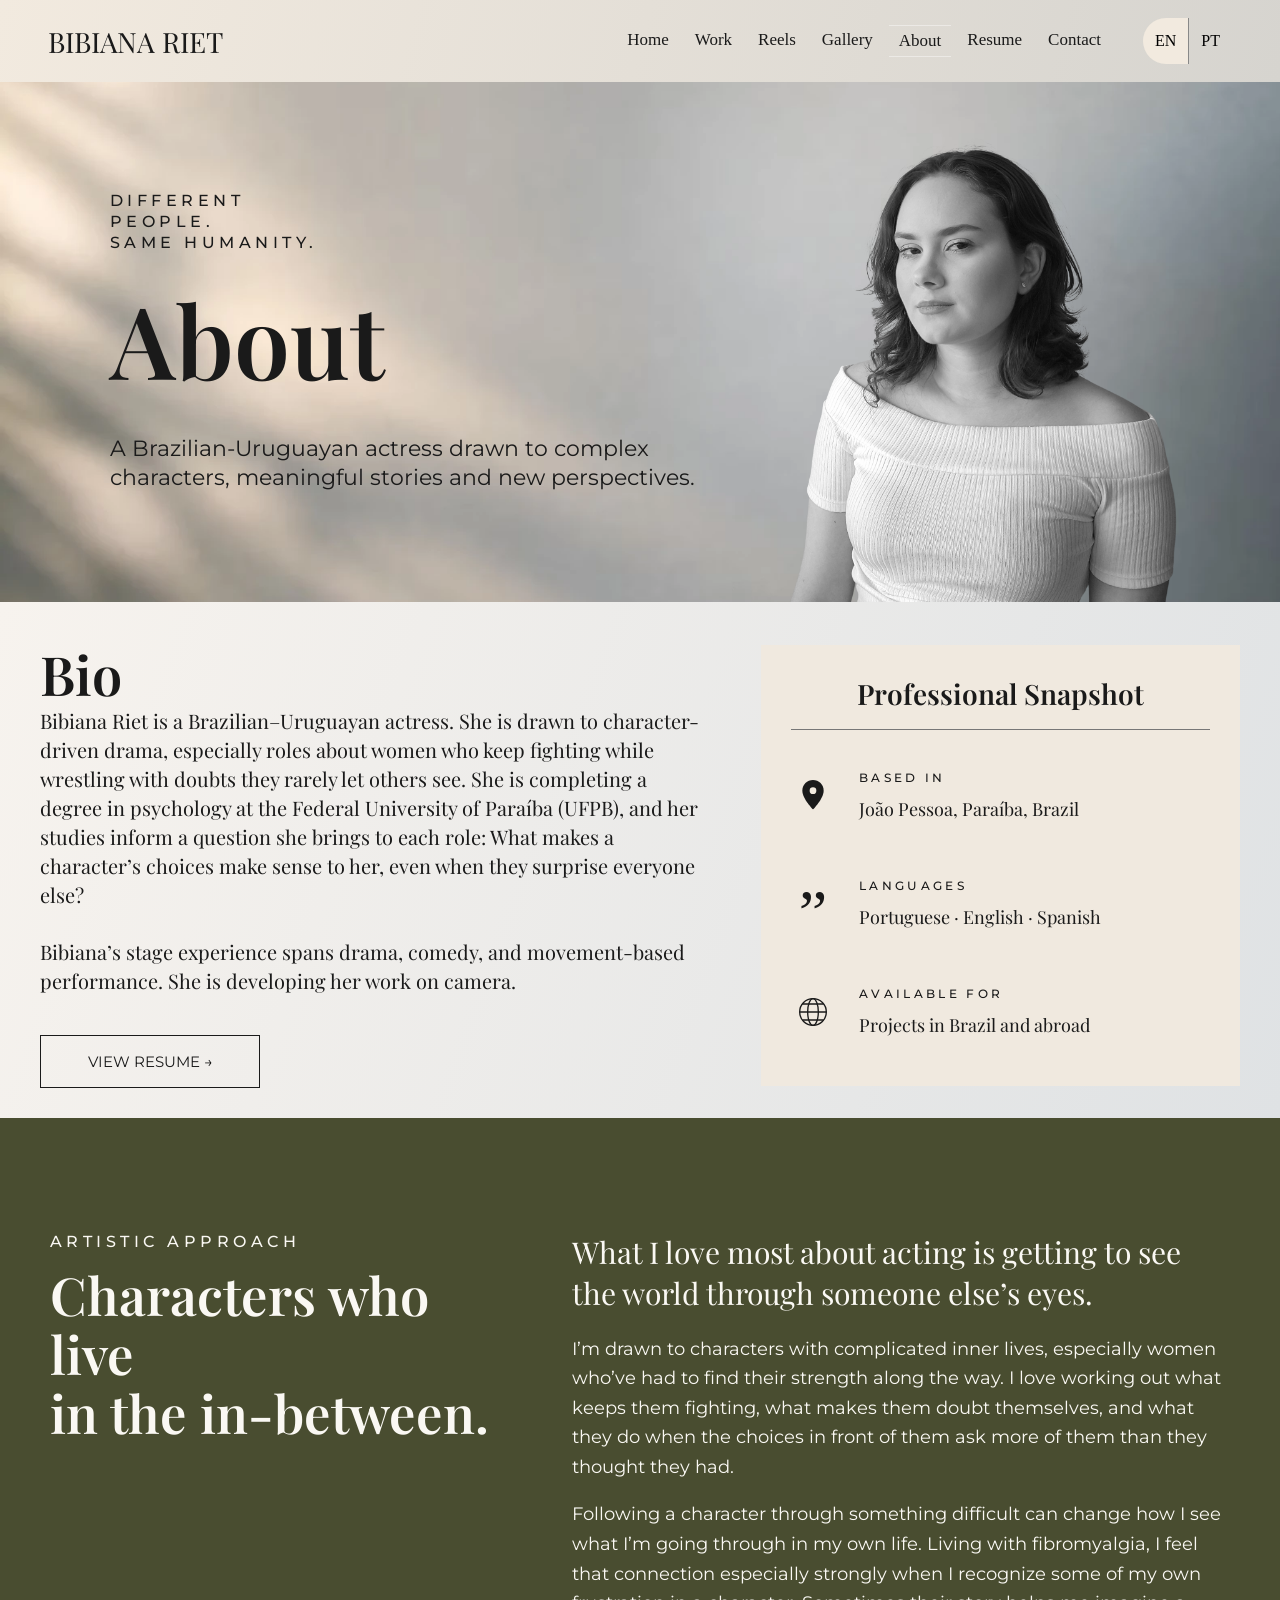
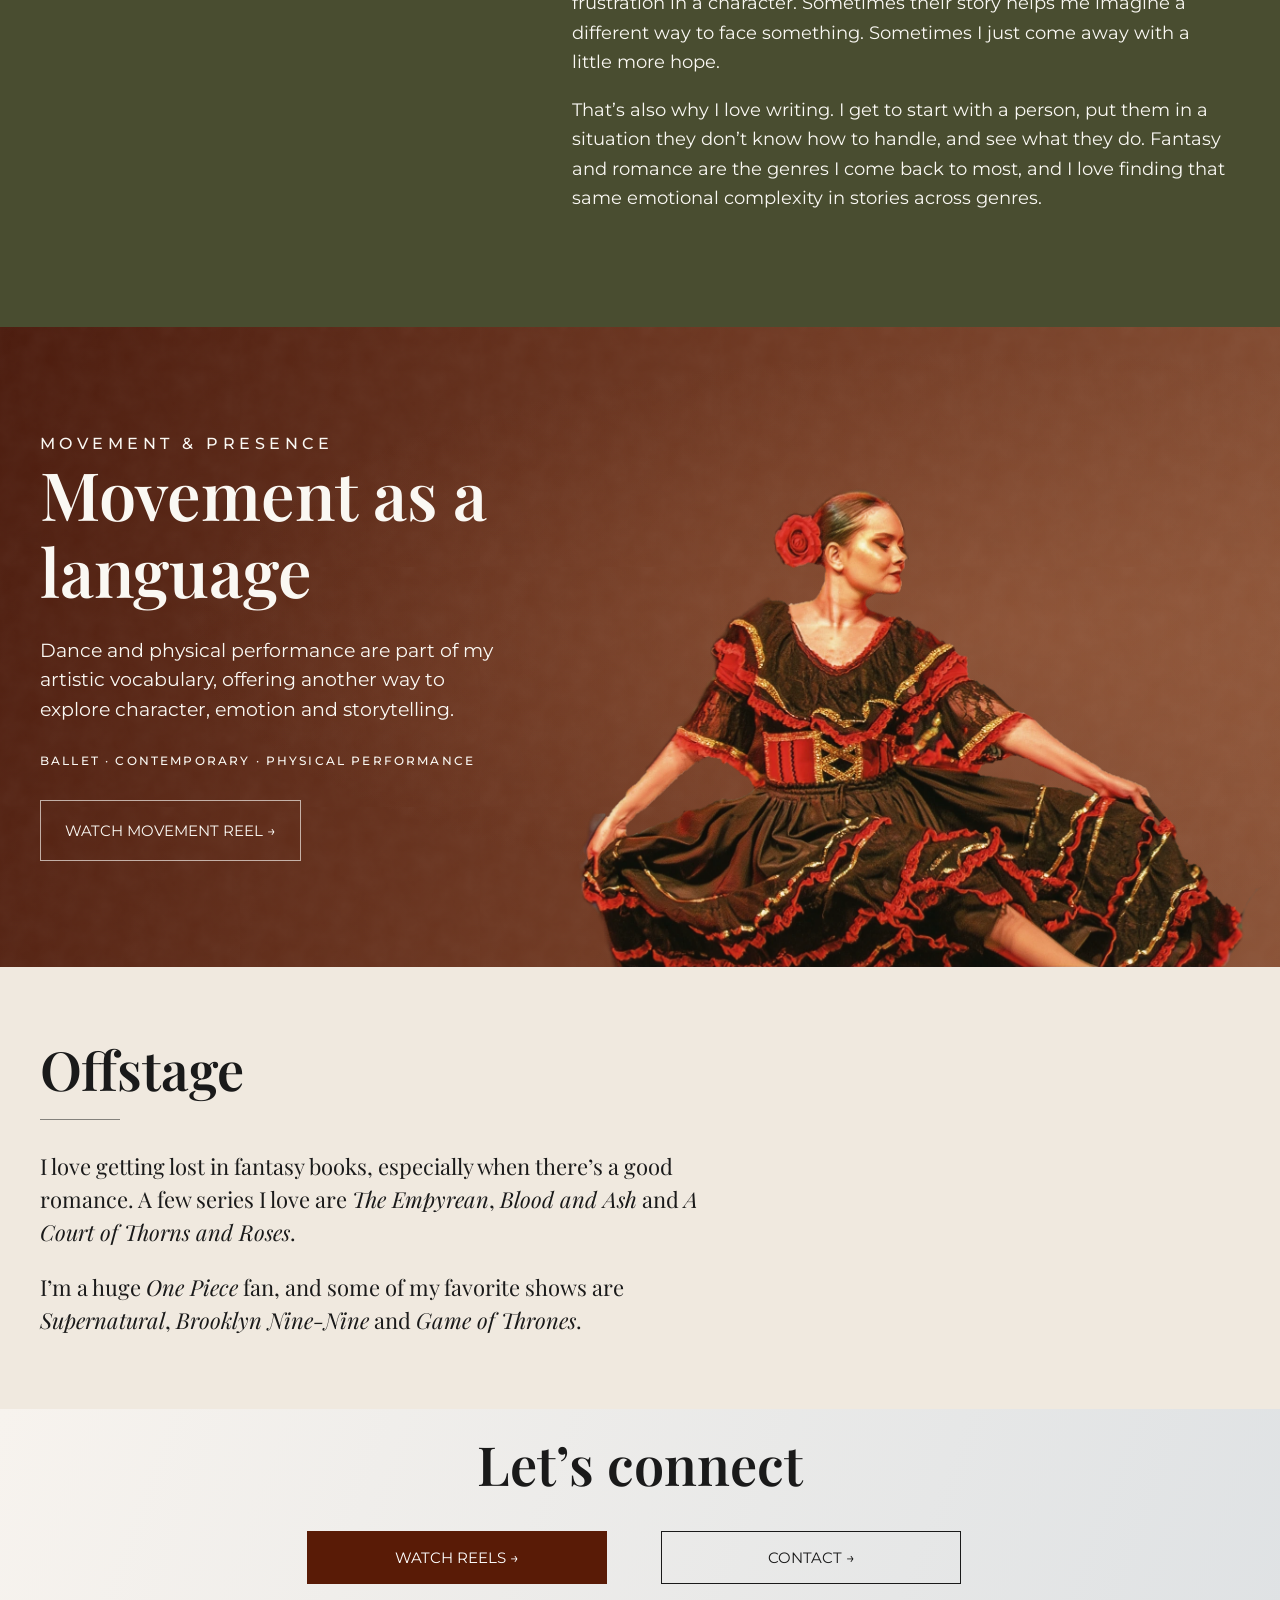
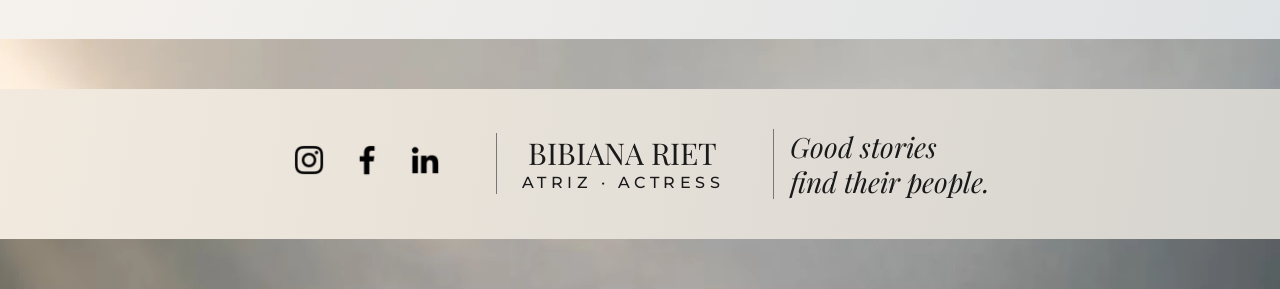
==== commit 96f6adcf: "Align the artistic statement and simplify About dividers" ====
--- a/about.html
+++ b/about.html
@@ -1,37 +1,32 @@
-<!doctype html><html lang="en"><head><meta charset="utf-8"><meta name="viewport" content="width=device-width,initial-scale=1"><title>About Bibiana Riet | Actress</title><meta name="description" content="Meet Bibiana Riet, a Brazilian–Uruguayan actress based in Brazil, with a background in theatre, dance, physical performance and psychology."><link rel="preconnect" href="https://fonts.googleapis.com"><link rel="preconnect" href="https://fonts.gstatic.com" crossorigin><link rel="stylesheet" href="https://fonts.googleapis.com/css2?family=Montserrat:wght@400;500;600&amp;family=Playfair+Display:wght@400;500;600&amp;display=swap"><link rel="stylesheet" href="style.css?v=e2fa0d52a4"><script src="site.js?v=82fa931441" defer></script><link rel="stylesheet" href="home.css?v=0f72b04148"><script src="review-translations.js?v=f9277d6ccd" defer></script><script src="about-copy-translations.js?v=20261126-bio-dedup" defer></script><script src="home.js?v=367d5119b6" defer></script><link rel="stylesheet" href="home-fixes.css?v=b90174dc97"><link rel="stylesheet" href="about.css?v=bf57d04e38"><!-- sharing-preview --><link rel="canonical" href="https://bibianariet.com/about.html"><meta property="og:type" content="website"><meta property="og:site_name" content="Bibiana Riet"><meta property="og:title" content="About Bibiana Riet | Actress"><meta property="og:description" content="Meet Bibiana Riet, a Brazilian–Uruguayan actress based in Brazil, with a background in theatre, dance, physical performance and psychology."><meta property="og:url" content="https://bibianariet.com/about.html"><meta property="og:image" content="https://bibianariet.com/bibiana-riet-share.jpg"><meta property="og:image:type" content="image/jpeg"><meta property="og:image:width" content="1200"><meta property="og:image:height" content="630"><meta property="og:image:alt" content="Bibiana Riet, actress — portrait beside her name on an ivory background."><meta property="og:locale" content="en_US"><meta name="twitter:card" content="summary_large_image"><meta name="twitter:title" content="About Bibiana Riet | Actress"><meta name="twitter:description" content="Meet Bibiana Riet, a Brazilian–Uruguayan actress based in Brazil, with a background in theatre, dance, physical performance and psychology."><meta name="twitter:image" content="https://bibianariet.com/bibiana-riet-share.jpg"><meta name="twitter:image:alt" content="Bibiana Riet, actress — editorial portrait and name."><!-- /sharing-preview --><link rel="stylesheet" href="about-content.css?v=20261126"><link rel="stylesheet" href="movement-design.css?v=f5be62f4f8"><style>
-.about-page .artistic-statement { padding-block: clamp(52px, 8vw, 104px); }
+<!doctype html><html lang="en"><head><meta charset="utf-8"><meta name="viewport" content="width=device-width,initial-scale=1"><title>About Bibiana Riet | Actress</title><meta name="description" content="Meet Bibiana Riet, a Brazilian–Uruguayan actress based in Brazil, with a background in theatre, dance, physical performance and psychology."><link rel="preconnect" href="https://fonts.googleapis.com"><link rel="preconnect" href="https://fonts.gstatic.com" crossorigin><link rel="stylesheet" href="https://fonts.googleapis.com/css2?family=Montserrat:wght@400;500;600&amp;family=Playfair+Display:wght@400;500;600&amp;display=swap"><link rel="stylesheet" href="style.css?v=e2fa0d52a4"><script src="site.js?v=82fa931441" defer></script><link rel="stylesheet" href="home.css?v=0f72b04148"><script src="review-translations.js?v=f9277d6ccd" defer></script><script src="about-copy-translations.js?v=20261127-artistic-layout" defer></script><script src="home.js?v=367d5119b6" defer></script><link rel="stylesheet" href="home-fixes.css?v=b90174dc97"><link rel="stylesheet" href="about.css?v=bf57d04e38"><!-- sharing-preview --><link rel="canonical" href="https://bibianariet.com/about.html"><meta property="og:type" content="website"><meta property="og:site_name" content="Bibiana Riet"><meta property="og:title" content="About Bibiana Riet | Actress"><meta property="og:description" content="Meet Bibiana Riet, a Brazilian–Uruguayan actress based in Brazil, with a background in theatre, dance, physical performance and psychology."><meta property="og:url" content="https://bibianariet.com/about.html"><meta property="og:image" content="https://bibianariet.com/bibiana-riet-share.jpg"><meta property="og:image:type" content="image/jpeg"><meta property="og:image:width" content="1200"><meta property="og:image:height" content="630"><meta property="og:image:alt" content="Bibiana Riet, actress — portrait beside her name on an ivory background."><meta property="og:locale" content="en_US"><meta name="twitter:card" content="summary_large_image"><meta name="twitter:title" content="About Bibiana Riet | Actress"><meta name="twitter:description" content="Meet Bibiana Riet, a Brazilian–Uruguayan actress based in Brazil, with a background in theatre, dance, physical performance and psychology."><meta name="twitter:image" content="https://bibianariet.com/bibiana-riet-share.jpg"><meta name="twitter:image:alt" content="Bibiana Riet, actress — editorial portrait and name."><!-- /sharing-preview --><link rel="stylesheet" href="about-content.css?v=20261126"><link rel="stylesheet" href="movement-design.css?v=f5be62f4f8"><style>
+.about-page .artistic-statement { padding-block: clamp(38px, 5.2vw, 72px); }
 .about-page .artistic-statement .about-wrap {
-  display: block;
-  width: min(100% - 44px, 710px);
-  margin-inline: auto;
+  display: grid;
+  grid-template-columns: minmax(0, 0.82fr) minmax(0, 1.18fr);
+  align-items: start;
+  gap: clamp(32px, 5vw, 74px);
   text-align: left;
 }
-.about-page .artistic-statement h2 { margin: 14px 0 26px; font-size: clamp(32px, 5vw, 56px); line-height: 1.1; }
+.about-page .artistic-statement h2 { margin: 12px 0 0; font-size: clamp(34px, 4.1vw, 58px); line-height: 1.13; }
 .about-page .artistic-statement .artistic-lead {
-  max-width: 32ch;
-  margin: 0 0 24px;
-  font: 400 clamp(24px, 3.5vw, 36px)/1.3 'Playfair Display', Georgia, serif;
-}
-.about-page .artistic-statement .artistic-lead::after {
-  content: '';
-  display: block;
-  width: 48px;
-  margin-top: 22px;
-  border-top: 1px solid #c9b59d;
+  margin: 0 0 20px;
+  font: 400 clamp(22px, 2.4vw, 30px)/1.36 'Playfair Display', Georgia, serif;
 }
 .about-page .artistic-statement .artistic-description {
-  max-width: 65ch;
-  margin: 0 0 1.2em;
-  font: 400 1.0625rem/1.75 Montserrat, Arial, sans-serif;
+  max-width: 64ch;
+  margin: 0 0 1em;
+  font: 400 clamp(1.0625rem, 1.4vw, 1.1875rem)/1.65 Montserrat, Arial, sans-serif;
 }
 .about-page .artistic-statement .artistic-description:last-child { margin-bottom: 0; }
+@media (max-width: 760px) {
+  .about-page .artistic-statement .about-wrap { grid-template-columns: minmax(0, 1fr); gap: 22px; }
+}
 </style>
-<script>Object.assign(window.reviewTranslations || (window.reviewTranslations = {}), {"What I love most about acting is getting to see the world through someone else’s eyes.":"O que mais amo na atuação é ver o mundo pelos olhos de outra pessoa.","I’m drawn to characters with complicated inner lives, especially women who’ve had to find their strength along the way. I love working out what keeps them fighting, what makes them doubt themselves, and what they do when the choices in front of them ask more of them than they thought they had.":"Gosto de descobrir o que faz uma personagem seguir em frente, quando ela duvida de si e como reage diante de uma escolha difícil."});</script>
-</head><body class="home-page about-page"><a class="skip" href="#main">Skip to content</a><header><a class="name" href="index.html">BIBIANA RIET</a><button id="menu" aria-expanded="false" aria-controls="nav">Menu</button><nav id="nav"><a  href="index.html">Home</a><a  href="work.html">Work</a><a  href="reels.html">Reels</a><a  href="gallery.html">Gallery</a><a aria-current="page" href="about.html">About</a><a  href="resume.html">Resume</a><a href="index.html#contact">Contact</a></nav><div class="languages" aria-label="Site language"><button data-lang="en" aria-pressed="true">EN</button><button data-lang="pt" aria-pressed="false">PT</button></div></header><main id="main" tabindex="-1"><section class="about-intro"><div class="about-wrap"><div class="about-intro-copy"><p class="eyebrow">DIFFERENT<br>PEOPLE.<br>SAME HUMANITY.</p><span class="fine-rule"></span><h1>About</h1><p>A Brazilian-Uruguayan actress drawn to complex characters, meaningful stories and new perspectives.</p></div><img class="about-portrait" src="about-portrait.webp" alt="Bibiana Riet in a white top" loading="lazy" width="1601" height="1600" decoding="async"></div></section><section class="about-bio"><div class="about-wrap"><div class="bio-copy"><h2>Bio</h2><span class="fine-rule"></span><p>Bibiana Riet is a Brazilian–Uruguayan actress. She is drawn to character-driven drama, especially roles about women who keep fighting while wrestling with doubts they rarely let others see. She is completing a degree in psychology at the Federal University of Paraíba (UFPB), and her studies inform a question she brings to each role: What makes a character’s choices make sense to her, even when they surprise everyone else?</p>
-<p>Bibiana’s stage experience spans drama, comedy, and movement-based performance. She is developing her work on camera.</p><a class="button " href="resume.html">View resume →</a></div><aside class="professional-snapshot"><h3>Professional Snapshot</h3><div class="snapshot-row"><div aria-hidden="true"><svg viewBox="0 0 24 24"><path d="M12 22s8-8 8-14a8 8 0 0 0-16 0c0 6 8 14 8 14Z" fill="currentColor"/><circle cx="12" cy="8" r="2.5" fill="#f2eadf"/></svg></div><div><p class="eyebrow">BASED IN</p><p>João Pessoa, Paraíba, Brazil</p></div></div><div class="snapshot-row"><div aria-hidden="true"><span class="quote-icon">”</span></div><div><p class="eyebrow">LANGUAGES</p><p>Portuguese · English · Spanish</p></div></div><div class="snapshot-row"><div aria-hidden="true"><svg viewBox="0 0 24 24" fill="none" stroke="currentColor"><circle cx="12" cy="12" r="10"/><ellipse cx="12" cy="12" rx="4" ry="10"/><path d="M2 12h20M4 6h16M4 18h16"/></svg></div><div><p class="eyebrow">AVAILABLE FOR</p><p>Projects in Brazil and abroad</p></div></div></aside></div></section><section class="about-artistic artistic-statement" aria-labelledby="artistic-heading"><div class="about-wrap"><div><p class="eyebrow">ARTISTIC APPROACH</p><span class="fine-rule"></span><h2 id="artistic-heading">Characters who live<br>in the in-between.</h2><p class="artistic-lead">What I love most about acting is getting to see the world through someone else’s eyes.</p>
+</head><body class="home-page about-page"><a class="skip" href="#main">Skip to content</a><header><a class="name" href="index.html">BIBIANA RIET</a><button id="menu" aria-expanded="false" aria-controls="nav">Menu</button><nav id="nav"><a  href="index.html">Home</a><a  href="work.html">Work</a><a  href="reels.html">Reels</a><a  href="gallery.html">Gallery</a><a aria-current="page" href="about.html">About</a><a  href="resume.html">Resume</a><a href="index.html#contact">Contact</a></nav><div class="languages" aria-label="Site language"><button data-lang="en" aria-pressed="true">EN</button><button data-lang="pt" aria-pressed="false">PT</button></div></header><main id="main" tabindex="-1"><section class="about-intro"><div class="about-wrap"><div class="about-intro-copy"><p class="eyebrow">DIFFERENT<br>PEOPLE.<br>SAME HUMANITY.</p><h1>About</h1><p>A Brazilian-Uruguayan actress drawn to complex characters, meaningful stories and new perspectives.</p></div><img class="about-portrait" src="about-portrait.webp" alt="Bibiana Riet in a white top" loading="lazy" width="1601" height="1600" decoding="async"></div></section><section class="about-bio"><div class="about-wrap"><div class="bio-copy"><h2>Bio</h2><p>Bibiana Riet is a Brazilian–Uruguayan actress. She is drawn to character-driven drama, especially roles about women who keep fighting while wrestling with doubts they rarely let others see. She is completing a degree in psychology at the Federal University of Paraíba (UFPB), and her studies inform a question she brings to each role: What makes a character’s choices make sense to her, even when they surprise everyone else?</p>
+<p>Bibiana’s stage experience spans drama, comedy, and movement-based performance. She is developing her work on camera.</p><a class="button " href="resume.html">View resume →</a></div><aside class="professional-snapshot"><h3>Professional Snapshot</h3><div class="snapshot-row"><div aria-hidden="true"><svg viewBox="0 0 24 24"><path d="M12 22s8-8 8-14a8 8 0 0 0-16 0c0 6 8 14 8 14Z" fill="currentColor"/><circle cx="12" cy="8" r="2.5" fill="#f2eadf"/></svg></div><div><p class="eyebrow">BASED IN</p><p>João Pessoa, Paraíba, Brazil</p></div></div><div class="snapshot-row"><div aria-hidden="true"><span class="quote-icon">”</span></div><div><p class="eyebrow">LANGUAGES</p><p>Portuguese · English · Spanish</p></div></div><div class="snapshot-row"><div aria-hidden="true"><svg viewBox="0 0 24 24" fill="none" stroke="currentColor"><circle cx="12" cy="12" r="10"/><ellipse cx="12" cy="12" rx="4" ry="10"/><path d="M2 12h20M4 6h16M4 18h16"/></svg></div><div><p class="eyebrow">AVAILABLE FOR</p><p>Projects in Brazil and abroad</p></div></div></aside></div></section><section class="about-artistic artistic-statement" aria-labelledby="artistic-heading"><div class="about-wrap"><div><p class="eyebrow">ARTISTIC APPROACH</p><h2 id="artistic-heading">Characters who live<br>in the in-between.</h2></div><div class="artistic-copy"><p class="artistic-lead">What I love most about acting is getting to see the world through someone else’s eyes.</p>
 <p class="artistic-description">I’m drawn to characters with complicated inner lives, especially women who’ve had to find their strength along the way. I love working out what keeps them fighting, what makes them doubt themselves, and what they do when the choices in front of them ask more of them than they thought they had.</p>
 <p class="artistic-description">Following a character through something difficult can change how I see what I’m going through in my own life. Living with fibromyalgia, I feel that connection especially strongly when I recognize some of my own frustration in a character. Sometimes their story helps me imagine a different way to face something. Sometimes I just come away with a little more hope.</p>
-<p class="artistic-description">That’s also why I love writing. I get to start with a person, put them in a situation they don’t know how to handle, and see what they do. Fantasy and romance are the genres I come back to most, and I love finding that same emotional complexity in stories across genres.</p></div></div></section><section class="about-movement"><div class="about-wrap"><div class="movement-copy"><p class="eyebrow">MOVEMENT &amp; PRESENCE</p><span class="fine-rule"></span><h2>Movement as a<br>language</h2><p>Dance and physical performance are part of my artistic vocabulary, offering another way to explore character, emotion and storytelling.</p><p class="eyebrow movement-skills">BALLET · CONTEMPORARY · PHYSICAL PERFORMANCE</p><a class="button primary" href="reels.html#movement">Watch movement reel →</a></div><img class="about-dancer" src="about-dancer.webp" alt="Bibiana Riet performing Spanish dance" loading="lazy" width="1573" height="1119" decoding="async"></div></section><section class="about-offstage" aria-labelledby="offstage-heading">
+<p class="artistic-description">That’s also why I love writing. I get to start with a person, put them in a situation they don’t know how to handle, and see what they do. Fantasy and romance are the genres I come back to most, and I love finding that same emotional complexity in stories across genres.</p></div></div></section><section class="about-movement"><div class="about-wrap"><div class="movement-copy"><p class="eyebrow">MOVEMENT &amp; PRESENCE</p><h2>Movement as a<br>language</h2><p>Dance and physical performance are part of my artistic vocabulary, offering another way to explore character, emotion and storytelling.</p><p class="eyebrow movement-skills">BALLET · CONTEMPORARY · PHYSICAL PERFORMANCE</p><a class="button primary" href="reels.html#movement">Watch movement reel →</a></div><img class="about-dancer" src="about-dancer.webp" alt="Bibiana Riet performing Spanish dance" loading="lazy" width="1573" height="1119" decoding="async"></div></section><section class="about-offstage" aria-labelledby="offstage-heading">
   <div class="about-wrap">
     <h2 id="offstage-heading">Offstage</h2>
     <span class="fine-rule" aria-hidden="true"></span>
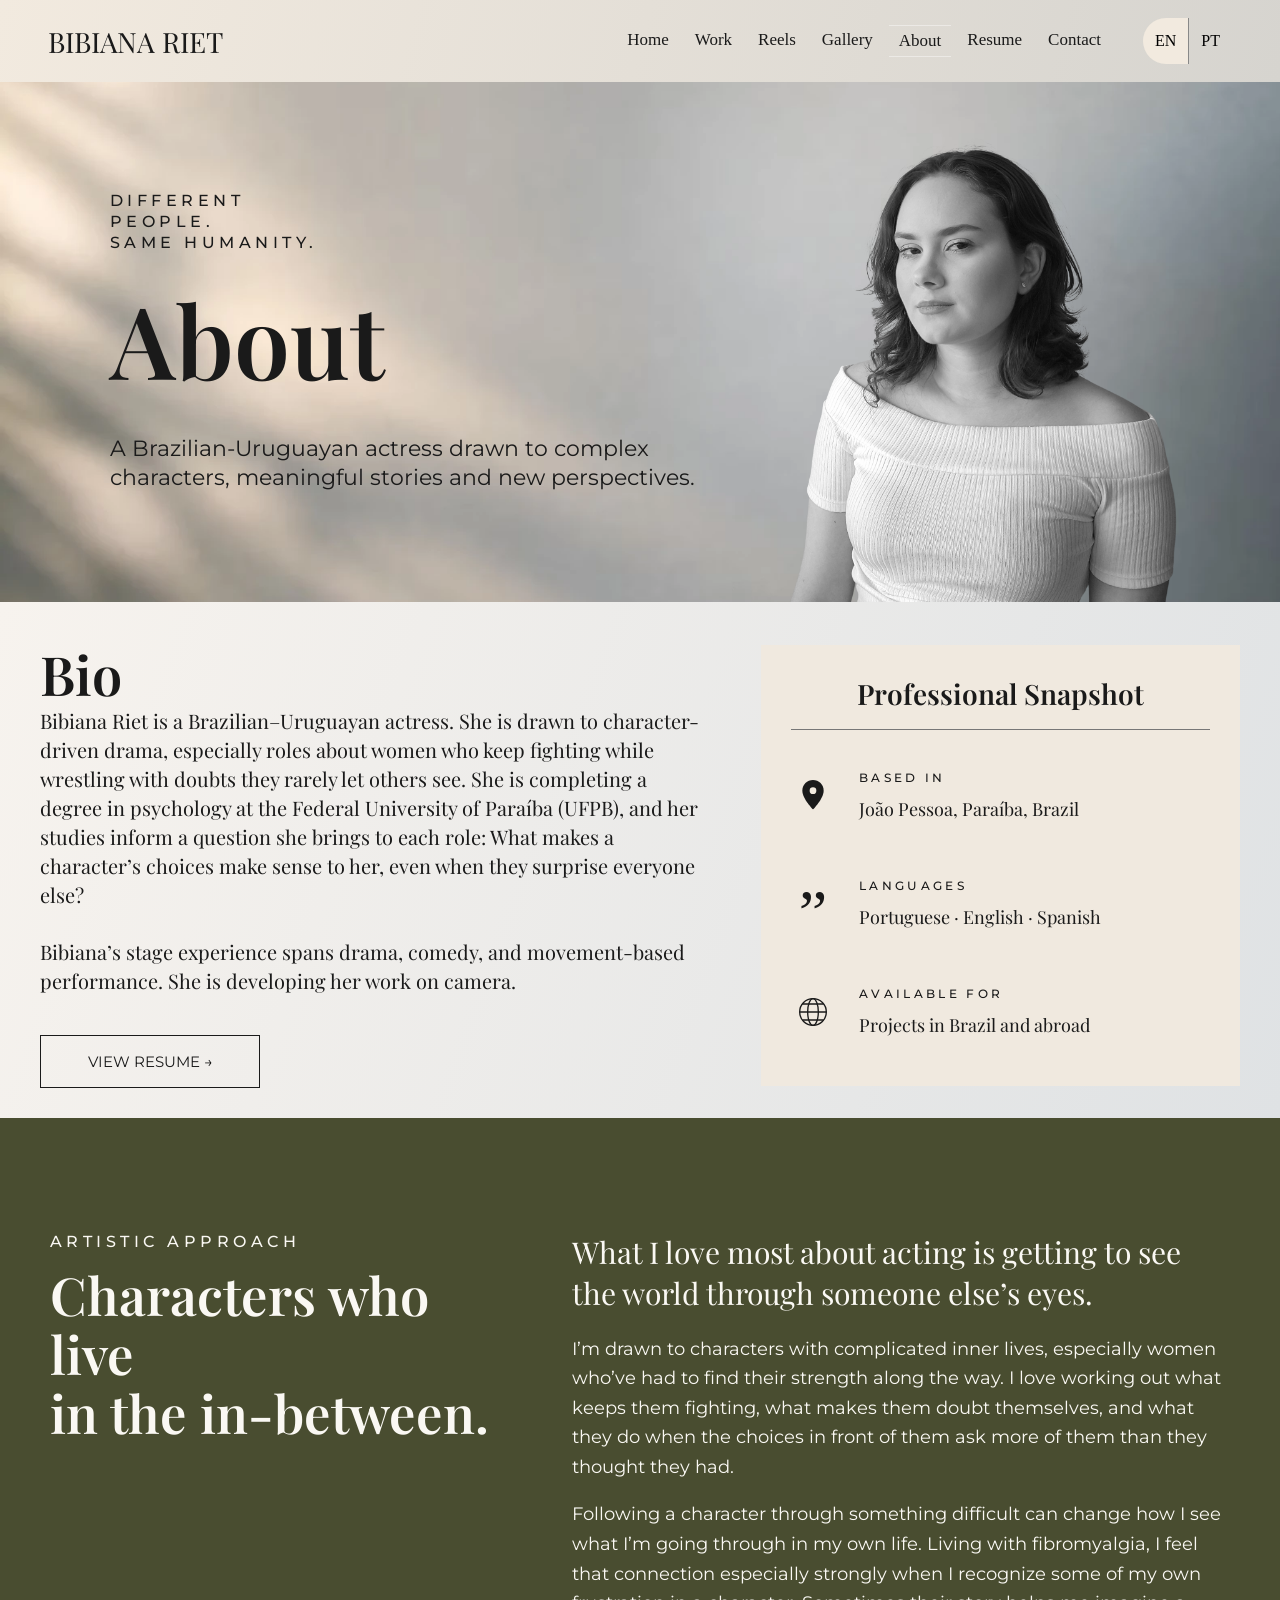
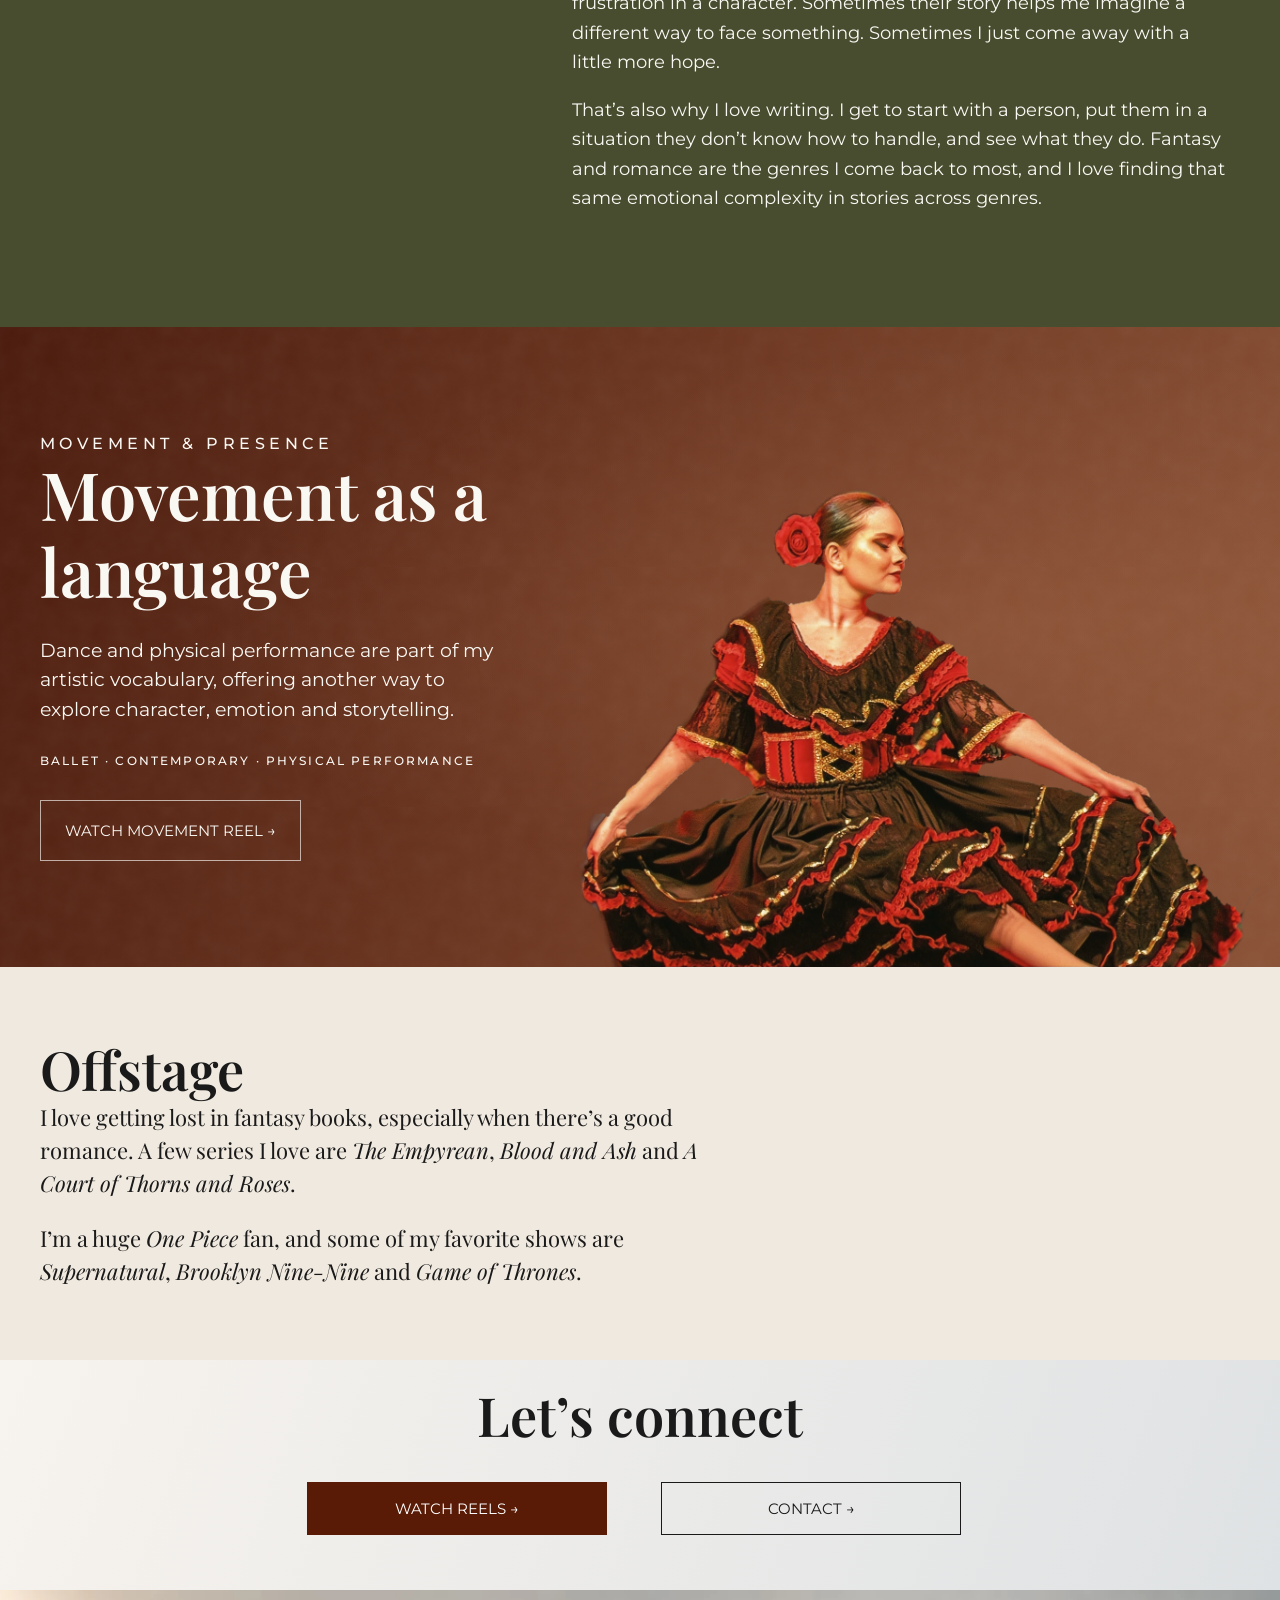
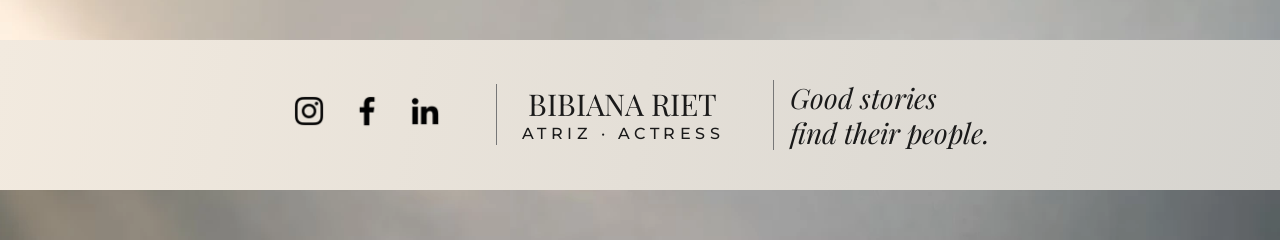
==== commit b88f8b6e: "Remove the decorative Offstage divider" ====
--- a/about.html
+++ b/about.html
@@ -29,7 +29,7 @@
 <p class="artistic-description">That’s also why I love writing. I get to start with a person, put them in a situation they don’t know how to handle, and see what they do. Fantasy and romance are the genres I come back to most, and I love finding that same emotional complexity in stories across genres.</p></div></div></section><section class="about-movement"><div class="about-wrap"><div class="movement-copy"><p class="eyebrow">MOVEMENT &amp; PRESENCE</p><h2>Movement as a<br>language</h2><p>Dance and physical performance are part of my artistic vocabulary, offering another way to explore character, emotion and storytelling.</p><p class="eyebrow movement-skills">BALLET · CONTEMPORARY · PHYSICAL PERFORMANCE</p><a class="button primary" href="reels.html#movement">Watch movement reel →</a></div><img class="about-dancer" src="about-dancer.webp" alt="Bibiana Riet performing Spanish dance" loading="lazy" width="1573" height="1119" decoding="async"></div></section><section class="about-offstage" aria-labelledby="offstage-heading">
   <div class="about-wrap">
     <h2 id="offstage-heading">Offstage</h2>
-    <span class="fine-rule" aria-hidden="true"></span>
+    
     <p><span>I love getting lost in fantasy books, especially when there’s a good romance. A few series I love are</span> <cite>The Empyrean</cite>, <cite>Blood and Ash</cite> <span>and</span> <cite>A Court of Thorns and Roses</cite>.</p>
     <p><span>I’m a huge</span> <cite>One Piece</cite> <span>fan, and some of my favorite shows are</span> <cite>Supernatural</cite>, <cite>Brooklyn Nine-Nine</cite> <span>and</span> <cite>Game of Thrones</cite>.</p>
   </div>
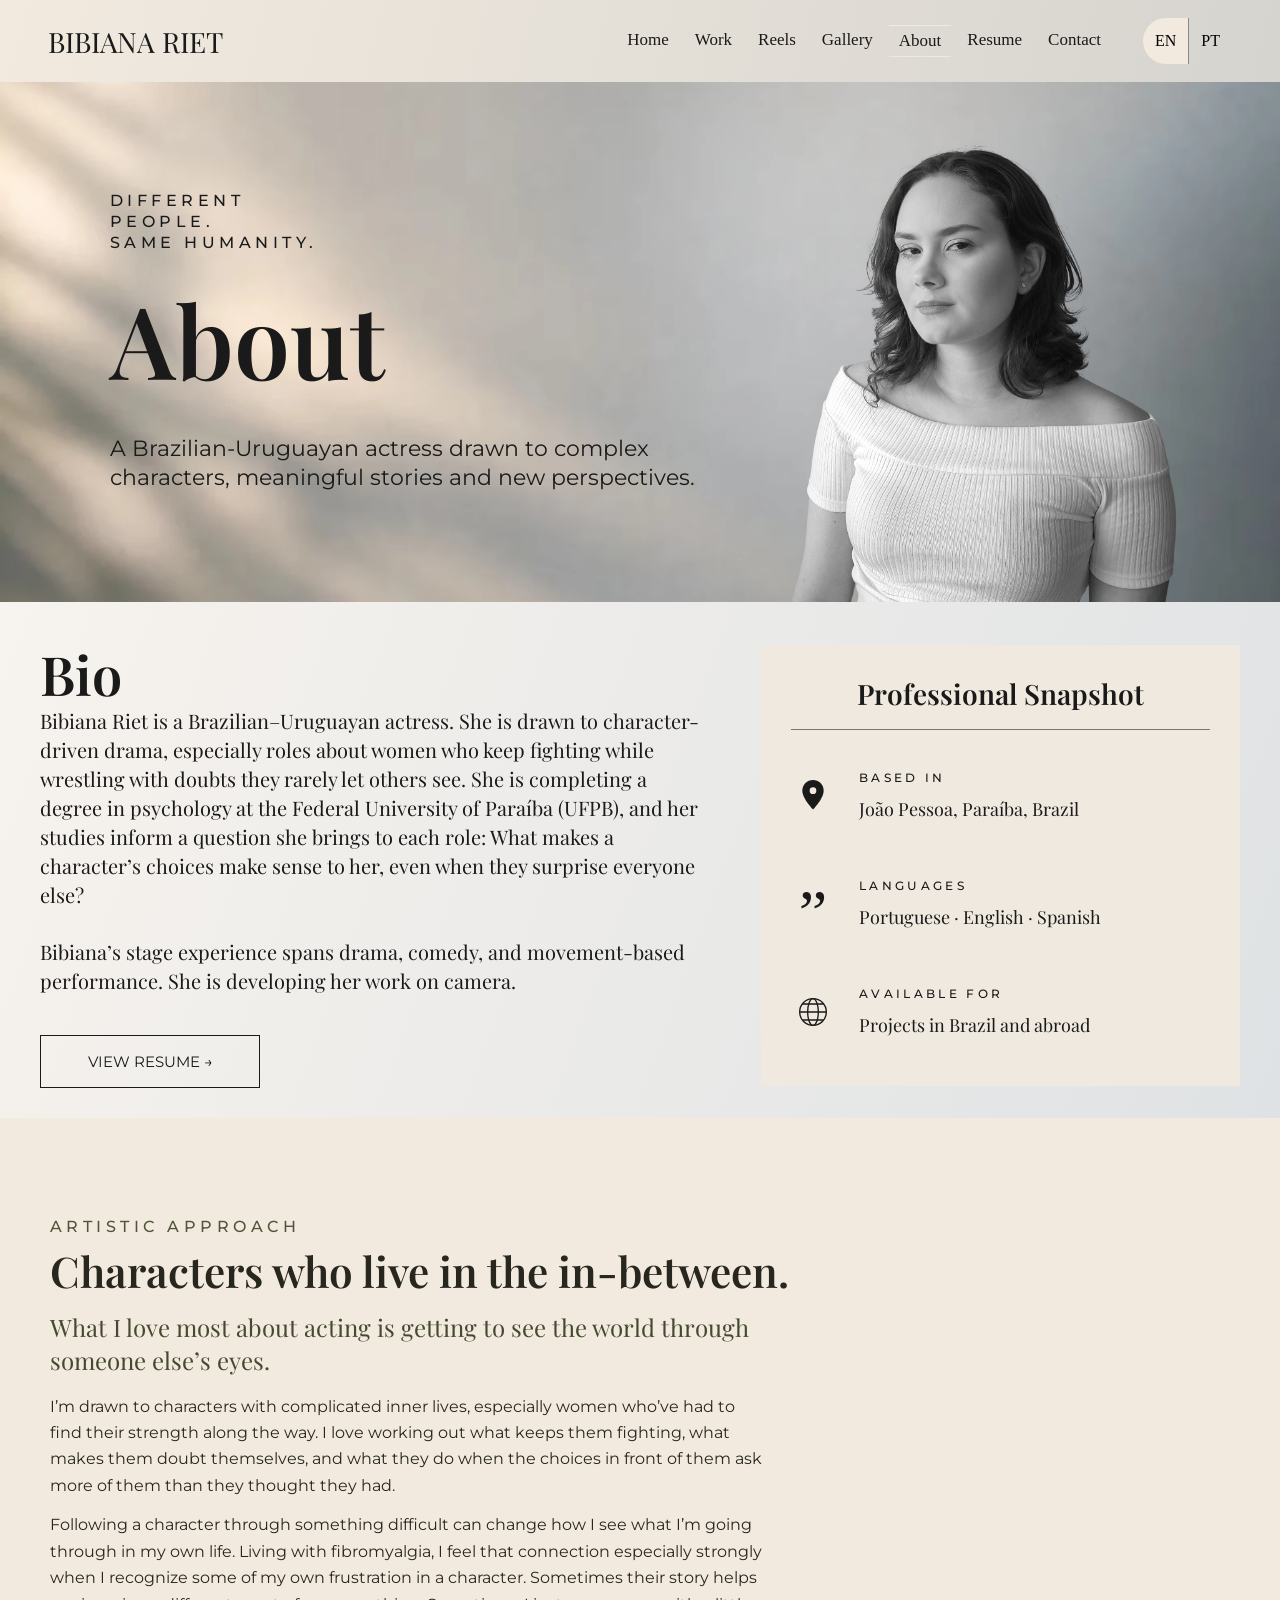
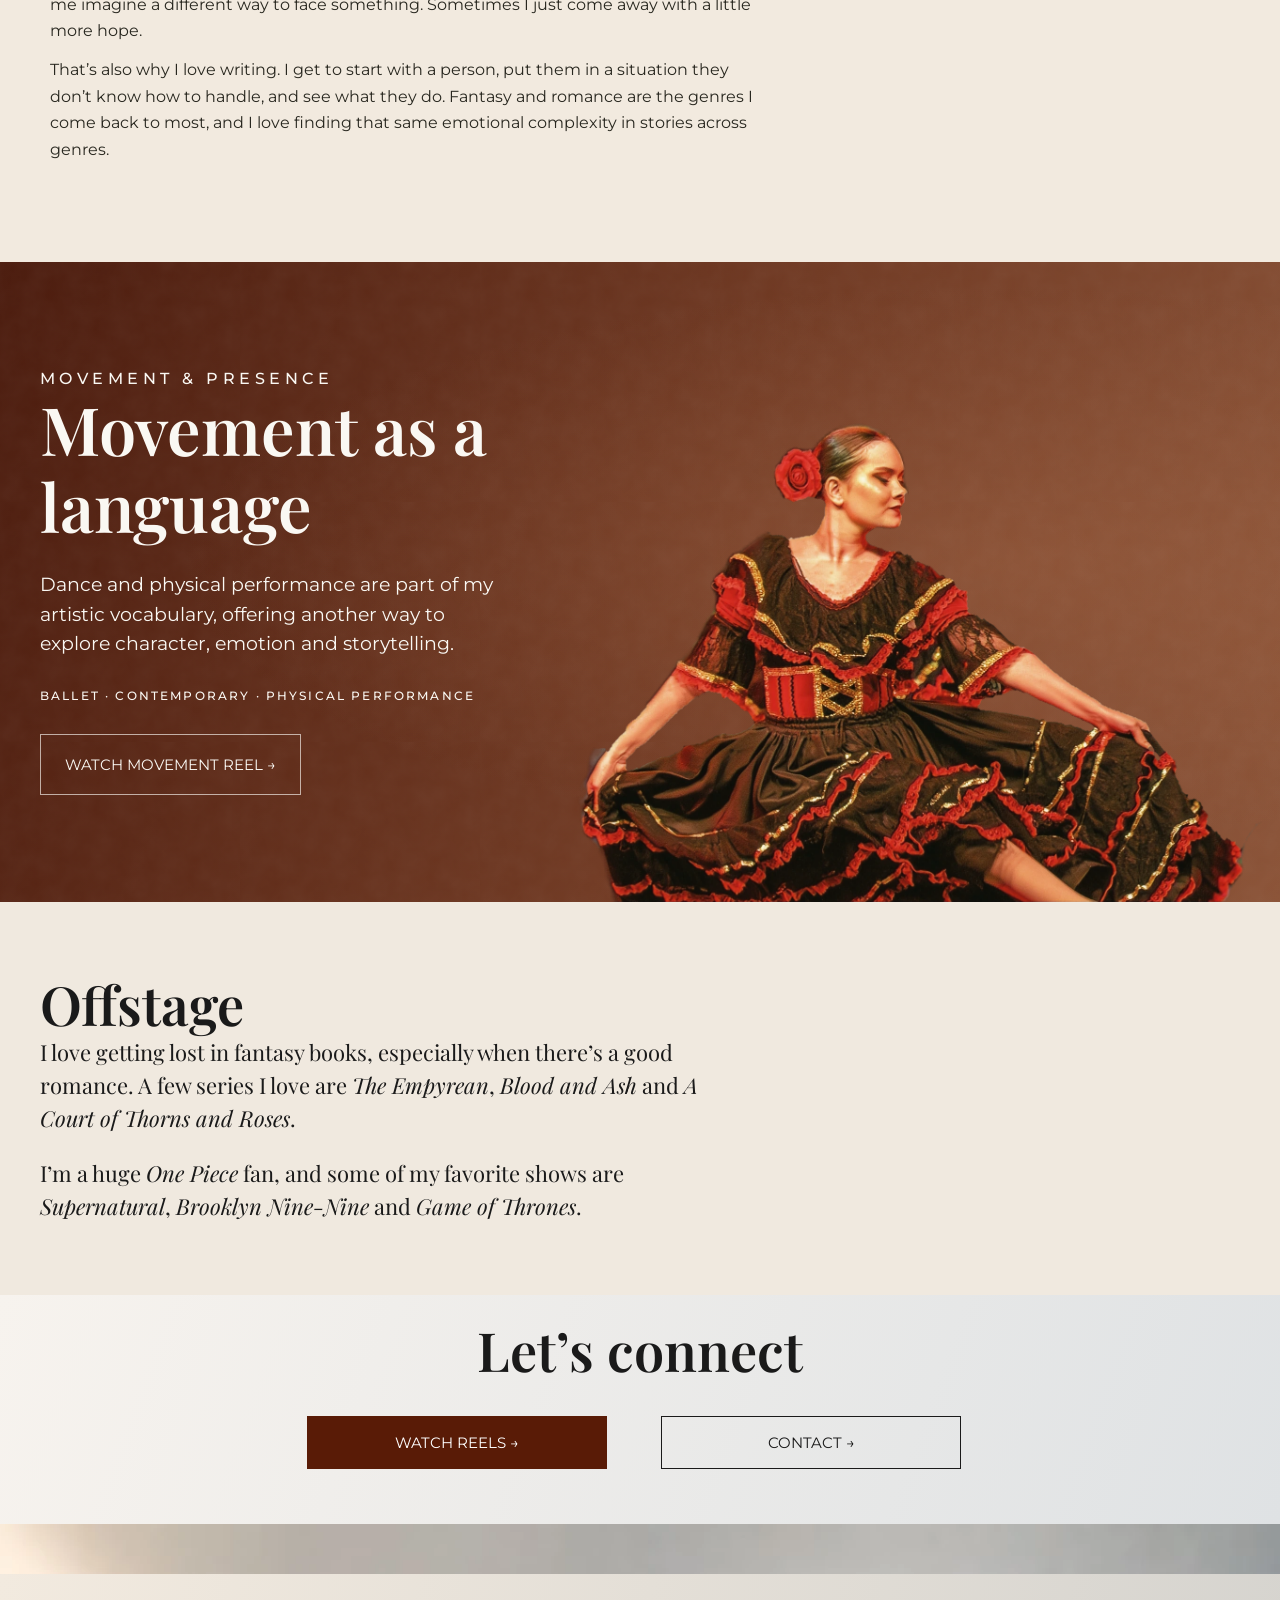
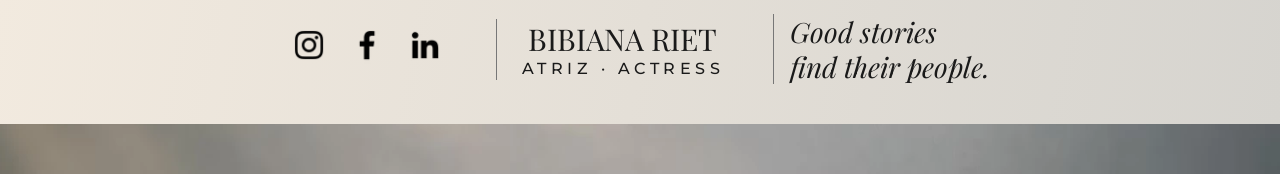
==== commit bab01b5c: "Integrate the artistic statement into the About page reading flow" ====
--- a/about.html
+++ b/about.html
@@ -1,29 +1,35 @@
 <!doctype html><html lang="en"><head><meta charset="utf-8"><meta name="viewport" content="width=device-width,initial-scale=1"><title>About Bibiana Riet | Actress</title><meta name="description" content="Meet Bibiana Riet, a Brazilian–Uruguayan actress based in Brazil, with a background in theatre, dance, physical performance and psychology."><link rel="preconnect" href="https://fonts.googleapis.com"><link rel="preconnect" href="https://fonts.gstatic.com" crossorigin><link rel="stylesheet" href="https://fonts.googleapis.com/css2?family=Montserrat:wght@400;500;600&amp;family=Playfair+Display:wght@400;500;600&amp;display=swap"><link rel="stylesheet" href="style.css?v=e2fa0d52a4"><script src="site.js?v=82fa931441" defer></script><link rel="stylesheet" href="home.css?v=0f72b04148"><script src="review-translations.js?v=f9277d6ccd" defer></script><script src="about-copy-translations.js?v=20261127-artistic-layout" defer></script><script src="home.js?v=367d5119b6" defer></script><link rel="stylesheet" href="home-fixes.css?v=b90174dc97"><link rel="stylesheet" href="about.css?v=bf57d04e38"><!-- sharing-preview --><link rel="canonical" href="https://bibianariet.com/about.html"><meta property="og:type" content="website"><meta property="og:site_name" content="Bibiana Riet"><meta property="og:title" content="About Bibiana Riet | Actress"><meta property="og:description" content="Meet Bibiana Riet, a Brazilian–Uruguayan actress based in Brazil, with a background in theatre, dance, physical performance and psychology."><meta property="og:url" content="https://bibianariet.com/about.html"><meta property="og:image" content="https://bibianariet.com/bibiana-riet-share.jpg"><meta property="og:image:type" content="image/jpeg"><meta property="og:image:width" content="1200"><meta property="og:image:height" content="630"><meta property="og:image:alt" content="Bibiana Riet, actress — portrait beside her name on an ivory background."><meta property="og:locale" content="en_US"><meta name="twitter:card" content="summary_large_image"><meta name="twitter:title" content="About Bibiana Riet | Actress"><meta name="twitter:description" content="Meet Bibiana Riet, a Brazilian–Uruguayan actress based in Brazil, with a background in theatre, dance, physical performance and psychology."><meta name="twitter:image" content="https://bibianariet.com/bibiana-riet-share.jpg"><meta name="twitter:image:alt" content="Bibiana Riet, actress — editorial portrait and name."><!-- /sharing-preview --><link rel="stylesheet" href="about-content.css?v=20261126"><link rel="stylesheet" href="movement-design.css?v=f5be62f4f8"><style>
-.about-page .artistic-statement { padding-block: clamp(38px, 5.2vw, 72px); }
+.about-page .artistic-statement {
+  background: #f2eadf;
+  color: #28271f;
+  padding-block: clamp(32px, 4vw, 58px);
+}
 .about-page .artistic-statement .about-wrap {
-  display: grid;
-  grid-template-columns: minmax(0, 0.82fr) minmax(0, 1.18fr);
-  align-items: start;
-  gap: clamp(32px, 5vw, 74px);
+  display: block;
   text-align: left;
 }
-.about-page .artistic-statement h2 { margin: 12px 0 0; font-size: clamp(34px, 4.1vw, 58px); line-height: 1.13; }
+.about-page .artistic-statement .eyebrow { color: #505439; }
+.about-page .artistic-statement h2 {
+  margin: 8px 0 16px;
+  font-size: clamp(30px, 3.3vw, 46px);
+  line-height: 1.16;
+}
+.about-page .artistic-statement h2 br { display: none; }
+.about-page .artistic-statement h2 br::after { content: ' '; }
+.about-page .artistic-statement .artistic-copy { max-width: 720px; }
 .about-page .artistic-statement .artistic-lead {
-  margin: 0 0 20px;
-  font: 400 clamp(22px, 2.4vw, 30px)/1.36 'Playfair Display', Georgia, serif;
+  margin: 0 0 16px;
+  color: #45492f;
+  font: 400 clamp(19px, 2vw, 24px)/1.4 'Playfair Display', Georgia, serif;
 }
 .about-page .artistic-statement .artistic-description {
-  max-width: 64ch;
-  margin: 0 0 1em;
-  font: 400 clamp(1.0625rem, 1.4vw, 1.1875rem)/1.65 Montserrat, Arial, sans-serif;
+  margin: 0 0 0.82em;
+  font: 400 1rem/1.65 Montserrat, Arial, sans-serif;
 }
 .about-page .artistic-statement .artistic-description:last-child { margin-bottom: 0; }
-@media (max-width: 760px) {
-  .about-page .artistic-statement .about-wrap { grid-template-columns: minmax(0, 1fr); gap: 22px; }
-}
 </style>
 </head><body class="home-page about-page"><a class="skip" href="#main">Skip to content</a><header><a class="name" href="index.html">BIBIANA RIET</a><button id="menu" aria-expanded="false" aria-controls="nav">Menu</button><nav id="nav"><a  href="index.html">Home</a><a  href="work.html">Work</a><a  href="reels.html">Reels</a><a  href="gallery.html">Gallery</a><a aria-current="page" href="about.html">About</a><a  href="resume.html">Resume</a><a href="index.html#contact">Contact</a></nav><div class="languages" aria-label="Site language"><button data-lang="en" aria-pressed="true">EN</button><button data-lang="pt" aria-pressed="false">PT</button></div></header><main id="main" tabindex="-1"><section class="about-intro"><div class="about-wrap"><div class="about-intro-copy"><p class="eyebrow">DIFFERENT<br>PEOPLE.<br>SAME HUMANITY.</p><h1>About</h1><p>A Brazilian-Uruguayan actress drawn to complex characters, meaningful stories and new perspectives.</p></div><img class="about-portrait" src="about-portrait.webp" alt="Bibiana Riet in a white top" loading="lazy" width="1601" height="1600" decoding="async"></div></section><section class="about-bio"><div class="about-wrap"><div class="bio-copy"><h2>Bio</h2><p>Bibiana Riet is a Brazilian–Uruguayan actress. She is drawn to character-driven drama, especially roles about women who keep fighting while wrestling with doubts they rarely let others see. She is completing a degree in psychology at the Federal University of Paraíba (UFPB), and her studies inform a question she brings to each role: What makes a character’s choices make sense to her, even when they surprise everyone else?</p>
-<p>Bibiana’s stage experience spans drama, comedy, and movement-based performance. She is developing her work on camera.</p><a class="button " href="resume.html">View resume →</a></div><aside class="professional-snapshot"><h3>Professional Snapshot</h3><div class="snapshot-row"><div aria-hidden="true"><svg viewBox="0 0 24 24"><path d="M12 22s8-8 8-14a8 8 0 0 0-16 0c0 6 8 14 8 14Z" fill="currentColor"/><circle cx="12" cy="8" r="2.5" fill="#f2eadf"/></svg></div><div><p class="eyebrow">BASED IN</p><p>João Pessoa, Paraíba, Brazil</p></div></div><div class="snapshot-row"><div aria-hidden="true"><span class="quote-icon">”</span></div><div><p class="eyebrow">LANGUAGES</p><p>Portuguese · English · Spanish</p></div></div><div class="snapshot-row"><div aria-hidden="true"><svg viewBox="0 0 24 24" fill="none" stroke="currentColor"><circle cx="12" cy="12" r="10"/><ellipse cx="12" cy="12" rx="4" ry="10"/><path d="M2 12h20M4 6h16M4 18h16"/></svg></div><div><p class="eyebrow">AVAILABLE FOR</p><p>Projects in Brazil and abroad</p></div></div></aside></div></section><section class="about-artistic artistic-statement" aria-labelledby="artistic-heading"><div class="about-wrap"><div><p class="eyebrow">ARTISTIC APPROACH</p><h2 id="artistic-heading">Characters who live<br>in the in-between.</h2></div><div class="artistic-copy"><p class="artistic-lead">What I love most about acting is getting to see the world through someone else’s eyes.</p>
+<p>Bibiana’s stage experience spans drama, comedy, and movement-based performance. She is developing her work on camera.</p><a class="button " href="resume.html">View resume →</a></div><aside class="professional-snapshot"><h3>Professional Snapshot</h3><div class="snapshot-row"><div aria-hidden="true"><svg viewBox="0 0 24 24"><path d="M12 22s8-8 8-14a8 8 0 0 0-16 0c0 6 8 14 8 14Z" fill="currentColor"/><circle cx="12" cy="8" r="2.5" fill="#f2eadf"/></svg></div><div><p class="eyebrow">BASED IN</p><p>João Pessoa, Paraíba, Brazil</p></div></div><div class="snapshot-row"><div aria-hidden="true"><span class="quote-icon">”</span></div><div><p class="eyebrow">LANGUAGES</p><p>Portuguese · English · Spanish</p></div></div><div class="snapshot-row"><div aria-hidden="true"><svg viewBox="0 0 24 24" fill="none" stroke="currentColor"><circle cx="12" cy="12" r="10"/><ellipse cx="12" cy="12" rx="4" ry="10"/><path d="M2 12h20M4 6h16M4 18h16"/></svg></div><div><p class="eyebrow">AVAILABLE FOR</p><p>Projects in Brazil and abroad</p></div></div></aside></div></section><section class="about-artistic artistic-statement" aria-labelledby="artistic-heading"><div class="about-wrap"><div><p class="eyebrow">ARTISTIC APPROACH</p><h2 id="artistic-heading">Characters who live <br>in the in-between.</h2></div><div class="artistic-copy"><p class="artistic-lead">What I love most about acting is getting to see the world through someone else’s eyes.</p>
 <p class="artistic-description">I’m drawn to characters with complicated inner lives, especially women who’ve had to find their strength along the way. I love working out what keeps them fighting, what makes them doubt themselves, and what they do when the choices in front of them ask more of them than they thought they had.</p>
 <p class="artistic-description">Following a character through something difficult can change how I see what I’m going through in my own life. Living with fibromyalgia, I feel that connection especially strongly when I recognize some of my own frustration in a character. Sometimes their story helps me imagine a different way to face something. Sometimes I just come away with a little more hope.</p>
 <p class="artistic-description">That’s also why I love writing. I get to start with a person, put them in a situation they don’t know how to handle, and see what they do. Fantasy and romance are the genres I come back to most, and I love finding that same emotional complexity in stories across genres.</p></div></div></section><section class="about-movement"><div class="about-wrap"><div class="movement-copy"><p class="eyebrow">MOVEMENT &amp; PRESENCE</p><h2>Movement as a<br>language</h2><p>Dance and physical performance are part of my artistic vocabulary, offering another way to explore character, emotion and storytelling.</p><p class="eyebrow movement-skills">BALLET · CONTEMPORARY · PHYSICAL PERFORMANCE</p><a class="button primary" href="reels.html#movement">Watch movement reel →</a></div><img class="about-dancer" src="about-dancer.webp" alt="Bibiana Riet performing Spanish dance" loading="lazy" width="1573" height="1119" decoding="async"></div></section><section class="about-offstage" aria-labelledby="offstage-heading">
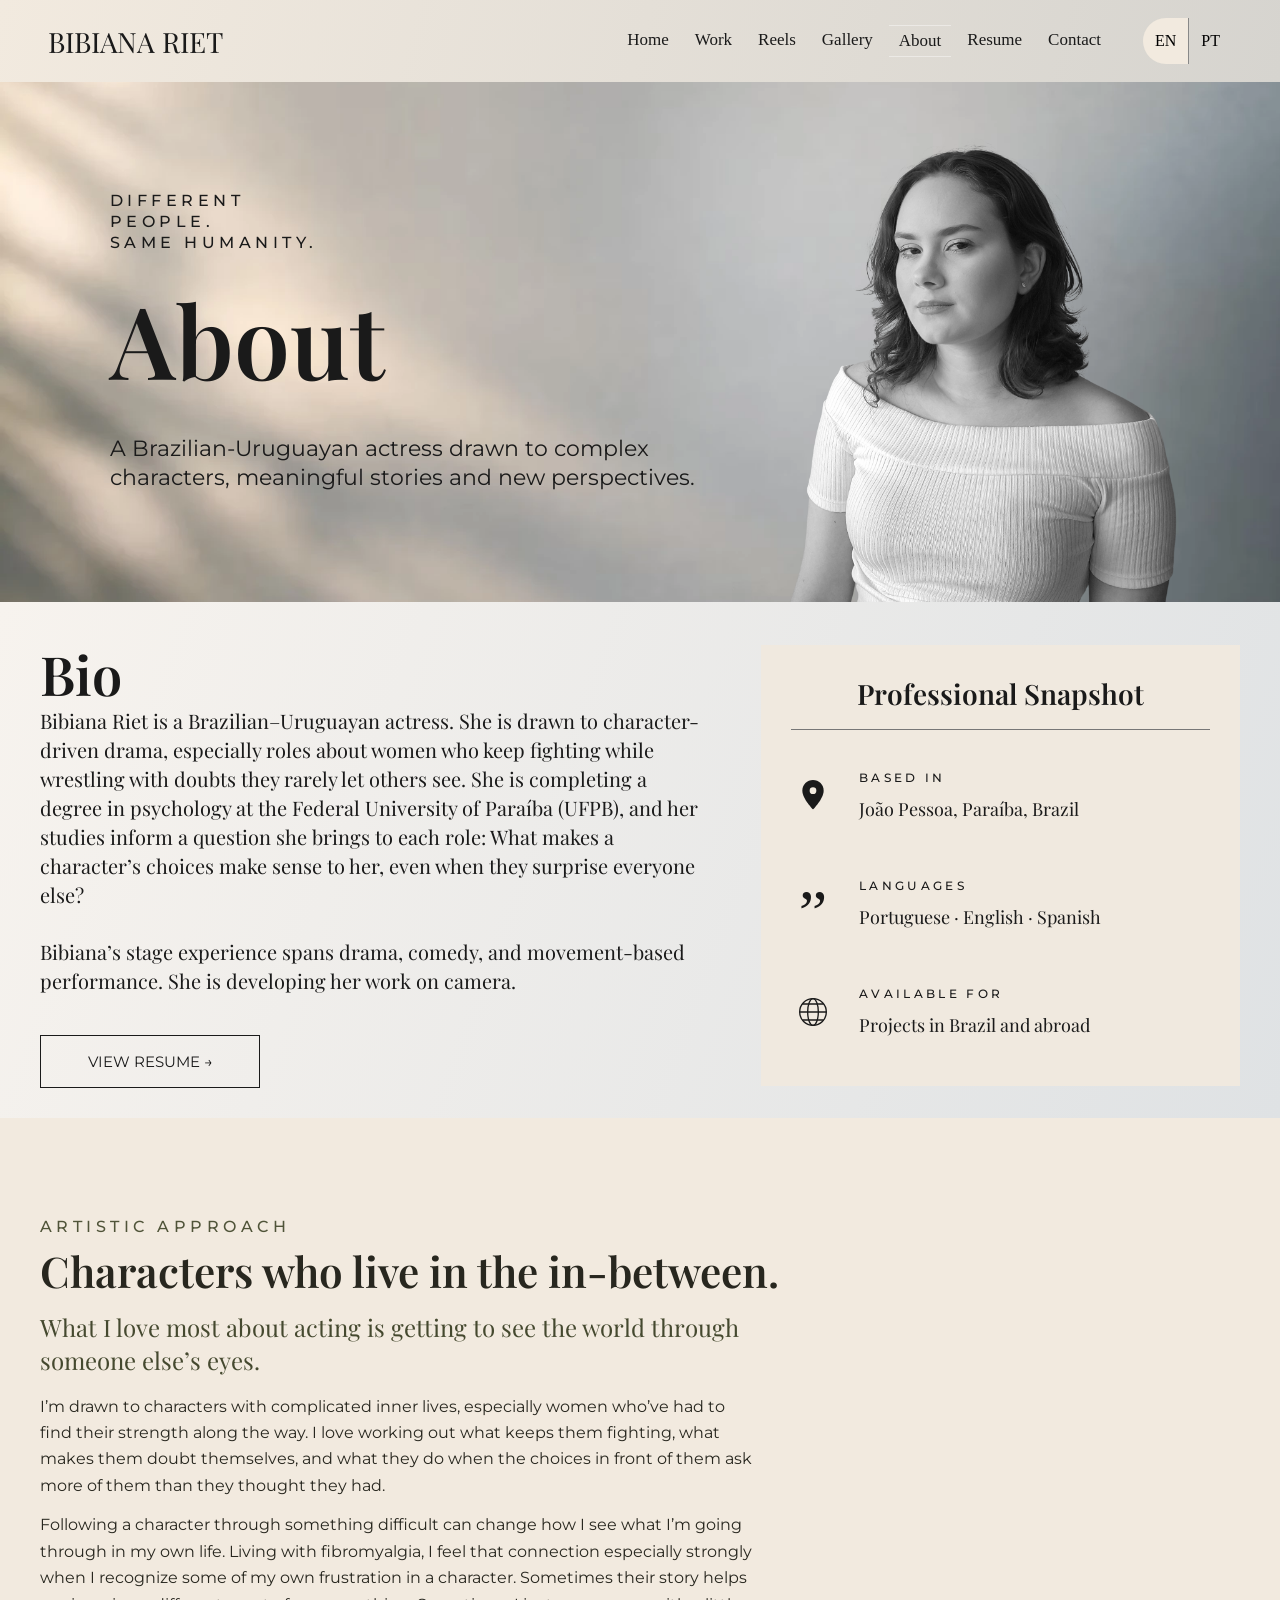
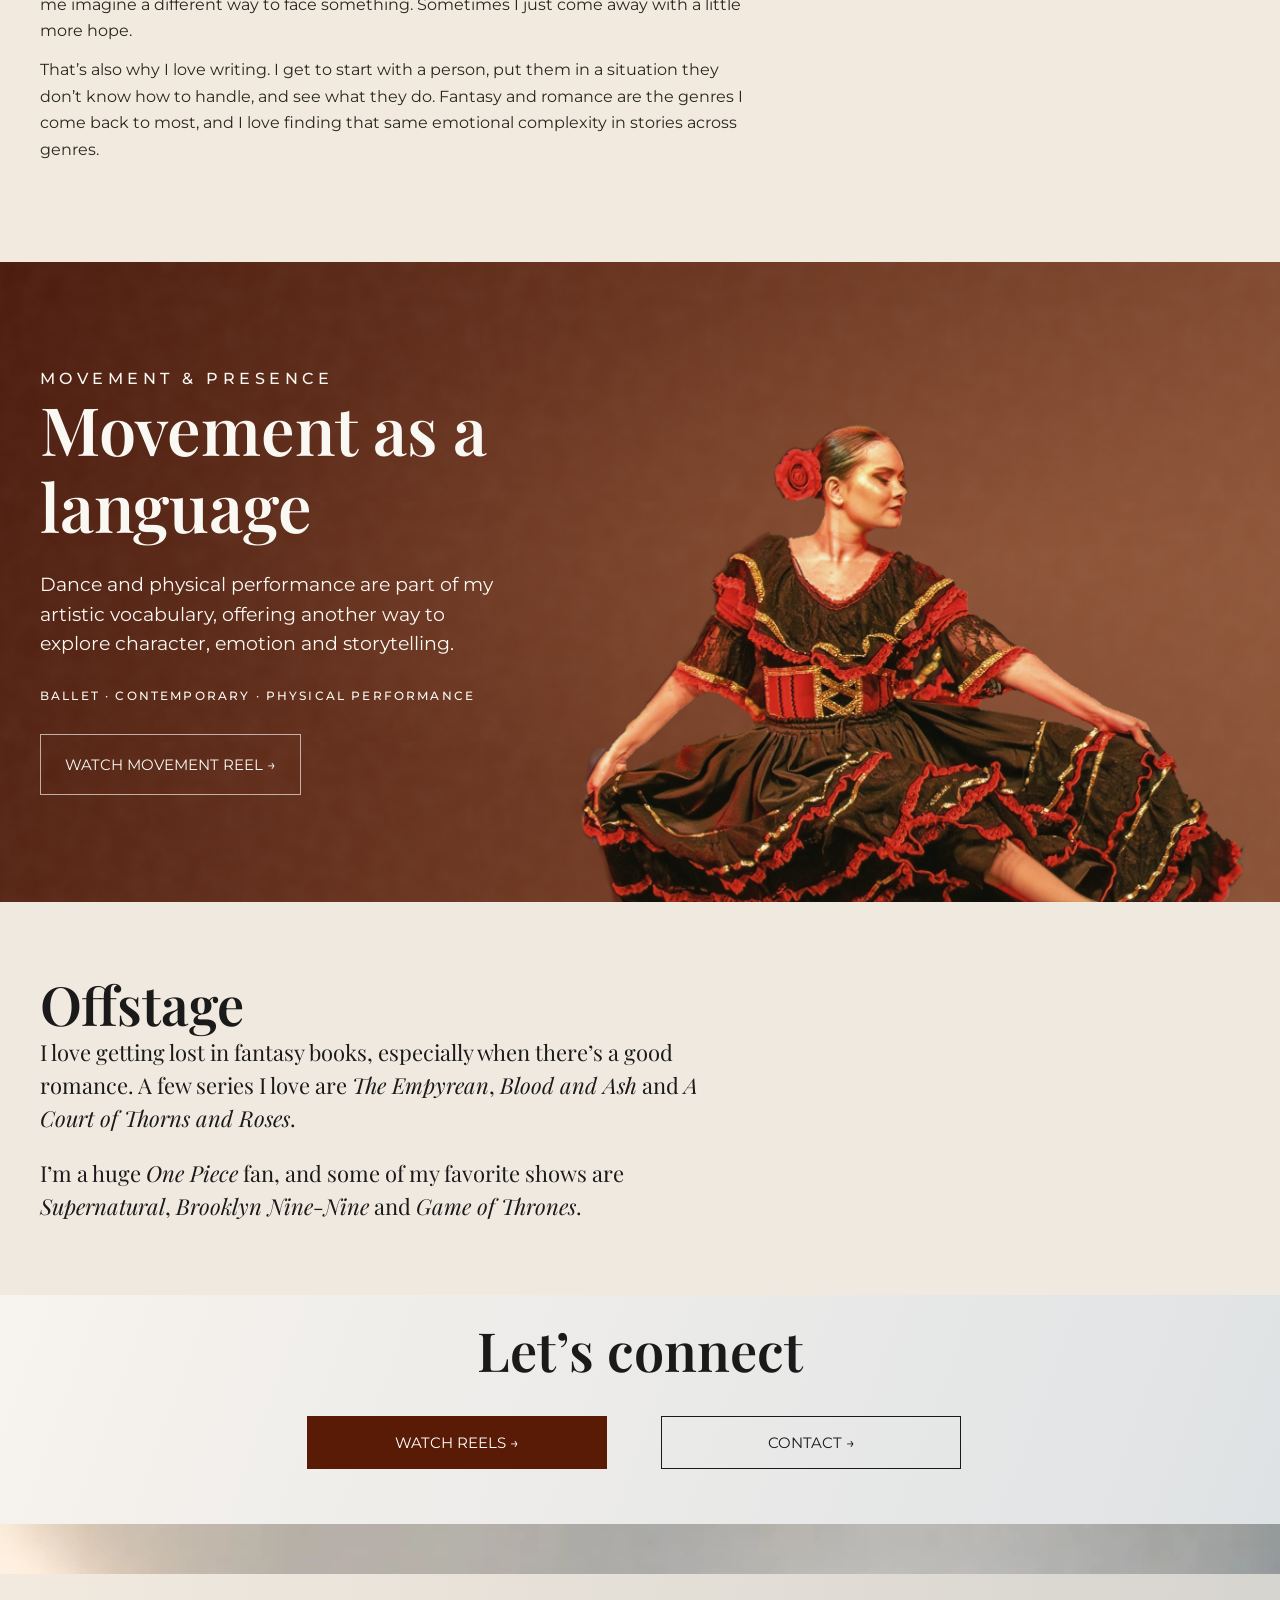
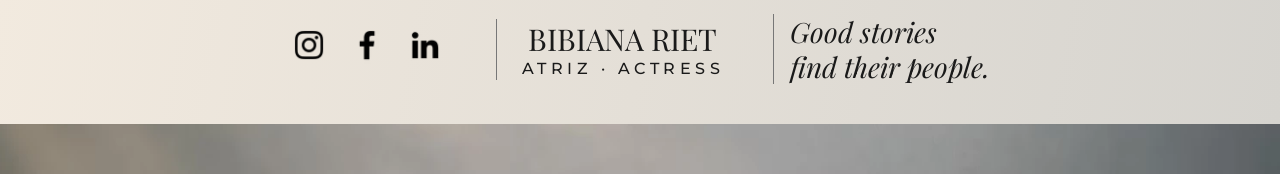
==== commit 838fbd3c: "Match the artistic statement to the Bio text edge" ====
--- a/about.html
+++ b/about.html
@@ -6,6 +6,7 @@
 }
 .about-page .artistic-statement .about-wrap {
   display: block;
+  padding-inline: 0;
   text-align: left;
 }
 .about-page .artistic-statement .eyebrow { color: #505439; }
@@ -15,7 +16,6 @@
   line-height: 1.16;
 }
 .about-page .artistic-statement h2 br { display: none; }
-.about-page .artistic-statement h2 br::after { content: ' '; }
 .about-page .artistic-statement .artistic-copy { max-width: 720px; }
 .about-page .artistic-statement .artistic-lead {
   margin: 0 0 16px;
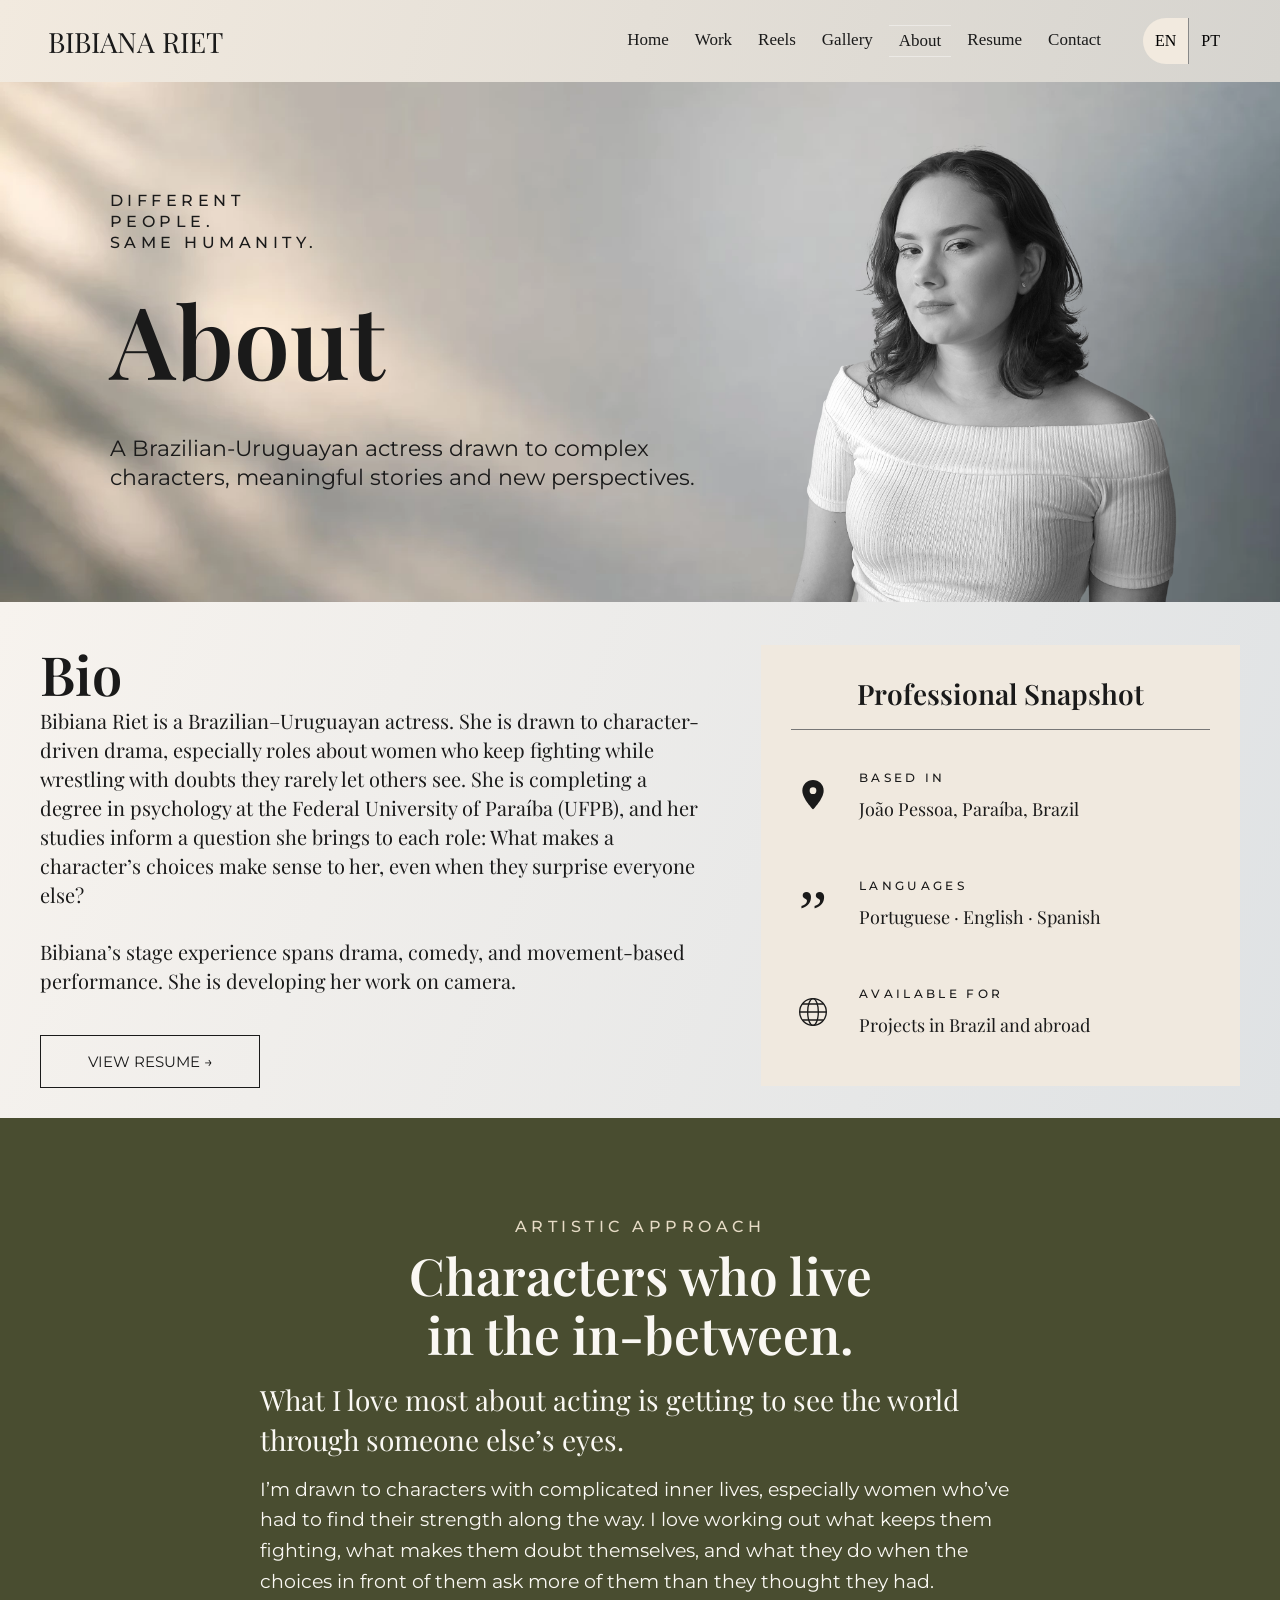
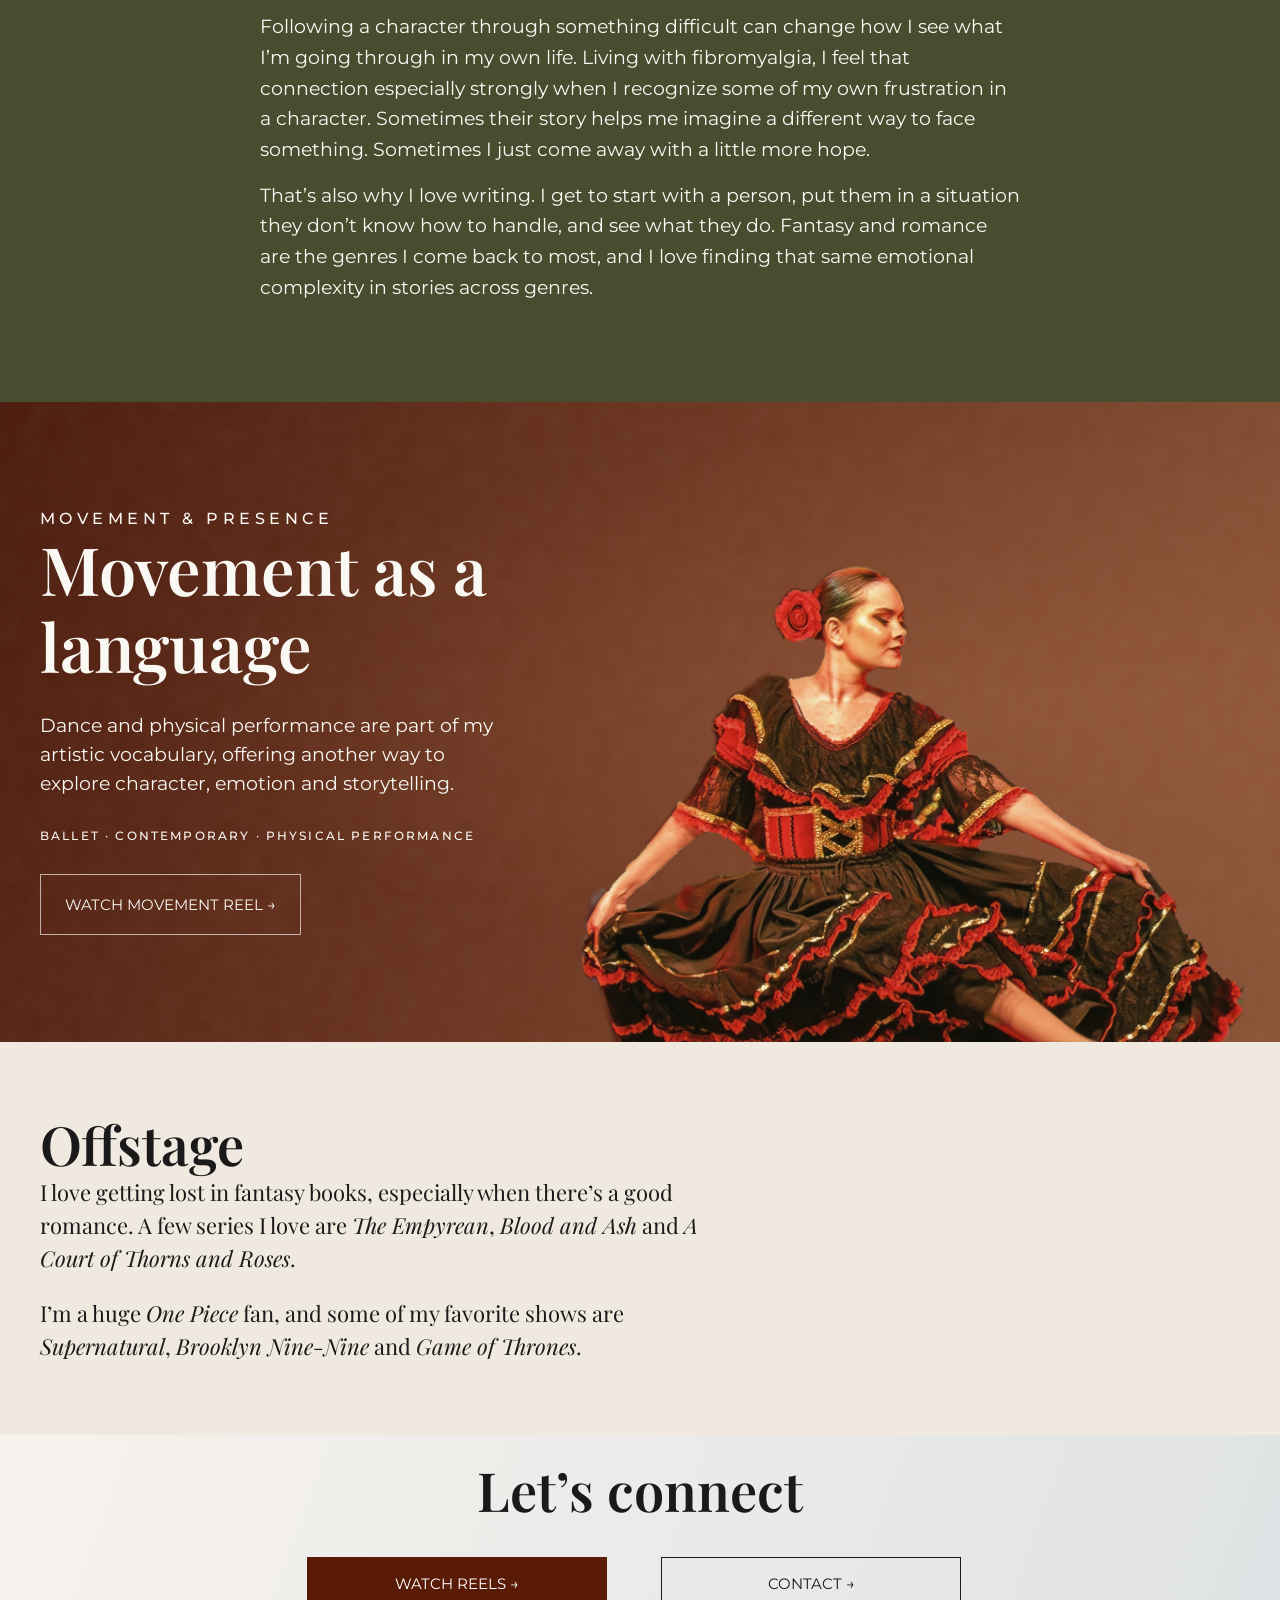
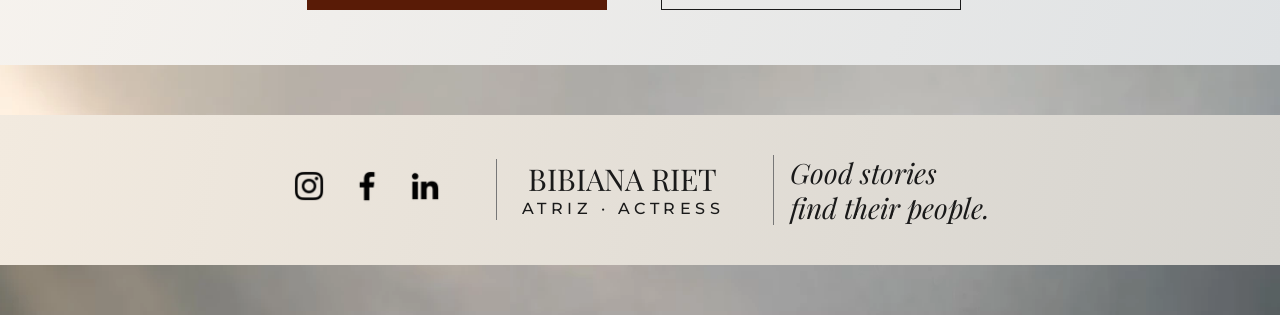
==== commit f8bc9505: "Restore olive and center the artistic statement" ====
--- a/about.html
+++ b/about.html
@@ -1,30 +1,35 @@
 <!doctype html><html lang="en"><head><meta charset="utf-8"><meta name="viewport" content="width=device-width,initial-scale=1"><title>About Bibiana Riet | Actress</title><meta name="description" content="Meet Bibiana Riet, a Brazilian–Uruguayan actress based in Brazil, with a background in theatre, dance, physical performance and psychology."><link rel="preconnect" href="https://fonts.googleapis.com"><link rel="preconnect" href="https://fonts.gstatic.com" crossorigin><link rel="stylesheet" href="https://fonts.googleapis.com/css2?family=Montserrat:wght@400;500;600&amp;family=Playfair+Display:wght@400;500;600&amp;display=swap"><link rel="stylesheet" href="style.css?v=e2fa0d52a4"><script src="site.js?v=82fa931441" defer></script><link rel="stylesheet" href="home.css?v=0f72b04148"><script src="review-translations.js?v=f9277d6ccd" defer></script><script src="about-copy-translations.js?v=20261127-artistic-layout" defer></script><script src="home.js?v=367d5119b6" defer></script><link rel="stylesheet" href="home-fixes.css?v=b90174dc97"><link rel="stylesheet" href="about.css?v=bf57d04e38"><!-- sharing-preview --><link rel="canonical" href="https://bibianariet.com/about.html"><meta property="og:type" content="website"><meta property="og:site_name" content="Bibiana Riet"><meta property="og:title" content="About Bibiana Riet | Actress"><meta property="og:description" content="Meet Bibiana Riet, a Brazilian–Uruguayan actress based in Brazil, with a background in theatre, dance, physical performance and psychology."><meta property="og:url" content="https://bibianariet.com/about.html"><meta property="og:image" content="https://bibianariet.com/bibiana-riet-share.jpg"><meta property="og:image:type" content="image/jpeg"><meta property="og:image:width" content="1200"><meta property="og:image:height" content="630"><meta property="og:image:alt" content="Bibiana Riet, actress — portrait beside her name on an ivory background."><meta property="og:locale" content="en_US"><meta name="twitter:card" content="summary_large_image"><meta name="twitter:title" content="About Bibiana Riet | Actress"><meta name="twitter:description" content="Meet Bibiana Riet, a Brazilian–Uruguayan actress based in Brazil, with a background in theatre, dance, physical performance and psychology."><meta name="twitter:image" content="https://bibianariet.com/bibiana-riet-share.jpg"><meta name="twitter:image:alt" content="Bibiana Riet, actress — editorial portrait and name."><!-- /sharing-preview --><link rel="stylesheet" href="about-content.css?v=20261126"><link rel="stylesheet" href="movement-design.css?v=f5be62f4f8"><style>
 .about-page .artistic-statement {
-  background: #f2eadf;
-  color: #28271f;
+  background: #494d30;
+  color: #faf8f3;
   padding-block: clamp(32px, 4vw, 58px);
 }
 .about-page .artistic-statement .about-wrap {
   display: block;
+  max-width: 820px;
+  margin-inline: auto;
   padding-inline: 0;
   text-align: left;
 }
-.about-page .artistic-statement .eyebrow { color: #505439; }
+.about-page .artistic-statement .eyebrow { color: #e6dbc5;
+  text-align: center; }
 .about-page .artistic-statement h2 {
   margin: 8px 0 16px;
-  font-size: clamp(30px, 3.3vw, 46px);
+  font-size: clamp(34px, 4vw, 54px);
+  text-align: center;
+  text-wrap: balance;
   line-height: 1.16;
 }
 .about-page .artistic-statement h2 br { display: none; }
-.about-page .artistic-statement .artistic-copy { max-width: 720px; }
+.about-page .artistic-statement .artistic-copy { max-width: 760px; margin-inline: auto; }
 .about-page .artistic-statement .artistic-lead {
   margin: 0 0 16px;
-  color: #45492f;
-  font: 400 clamp(19px, 2vw, 24px)/1.4 'Playfair Display', Georgia, serif;
+  color: #faf8f3;
+  font: 400 clamp(21px, 2.3vw, 28px)/1.4 'Playfair Display', Georgia, serif;
 }
 .about-page .artistic-statement .artistic-description {
   margin: 0 0 0.82em;
-  font: 400 1rem/1.65 Montserrat, Arial, sans-serif;
+  font: 400 clamp(1.0625rem, 1.45vw, 1.1875rem)/1.65 Montserrat, Arial, sans-serif;
 }
 .about-page .artistic-statement .artistic-description:last-child { margin-bottom: 0; }
 </style>
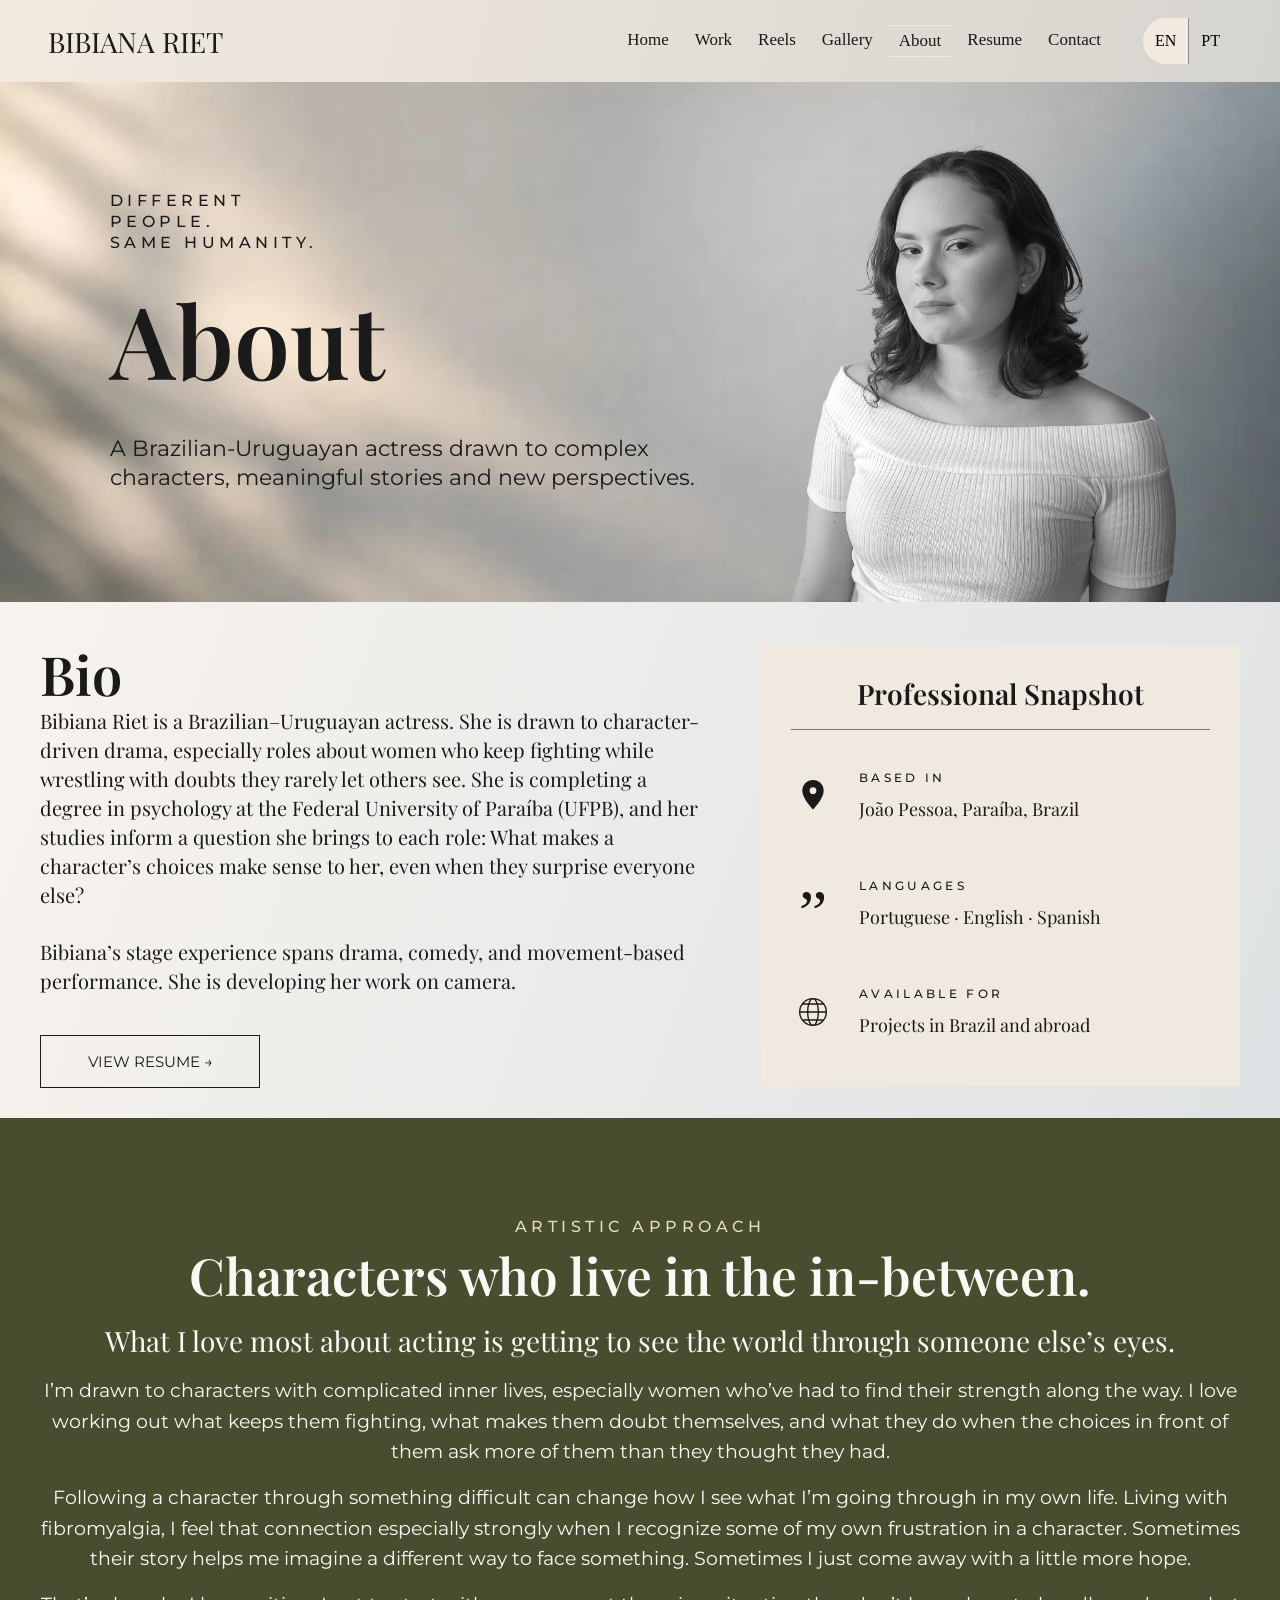
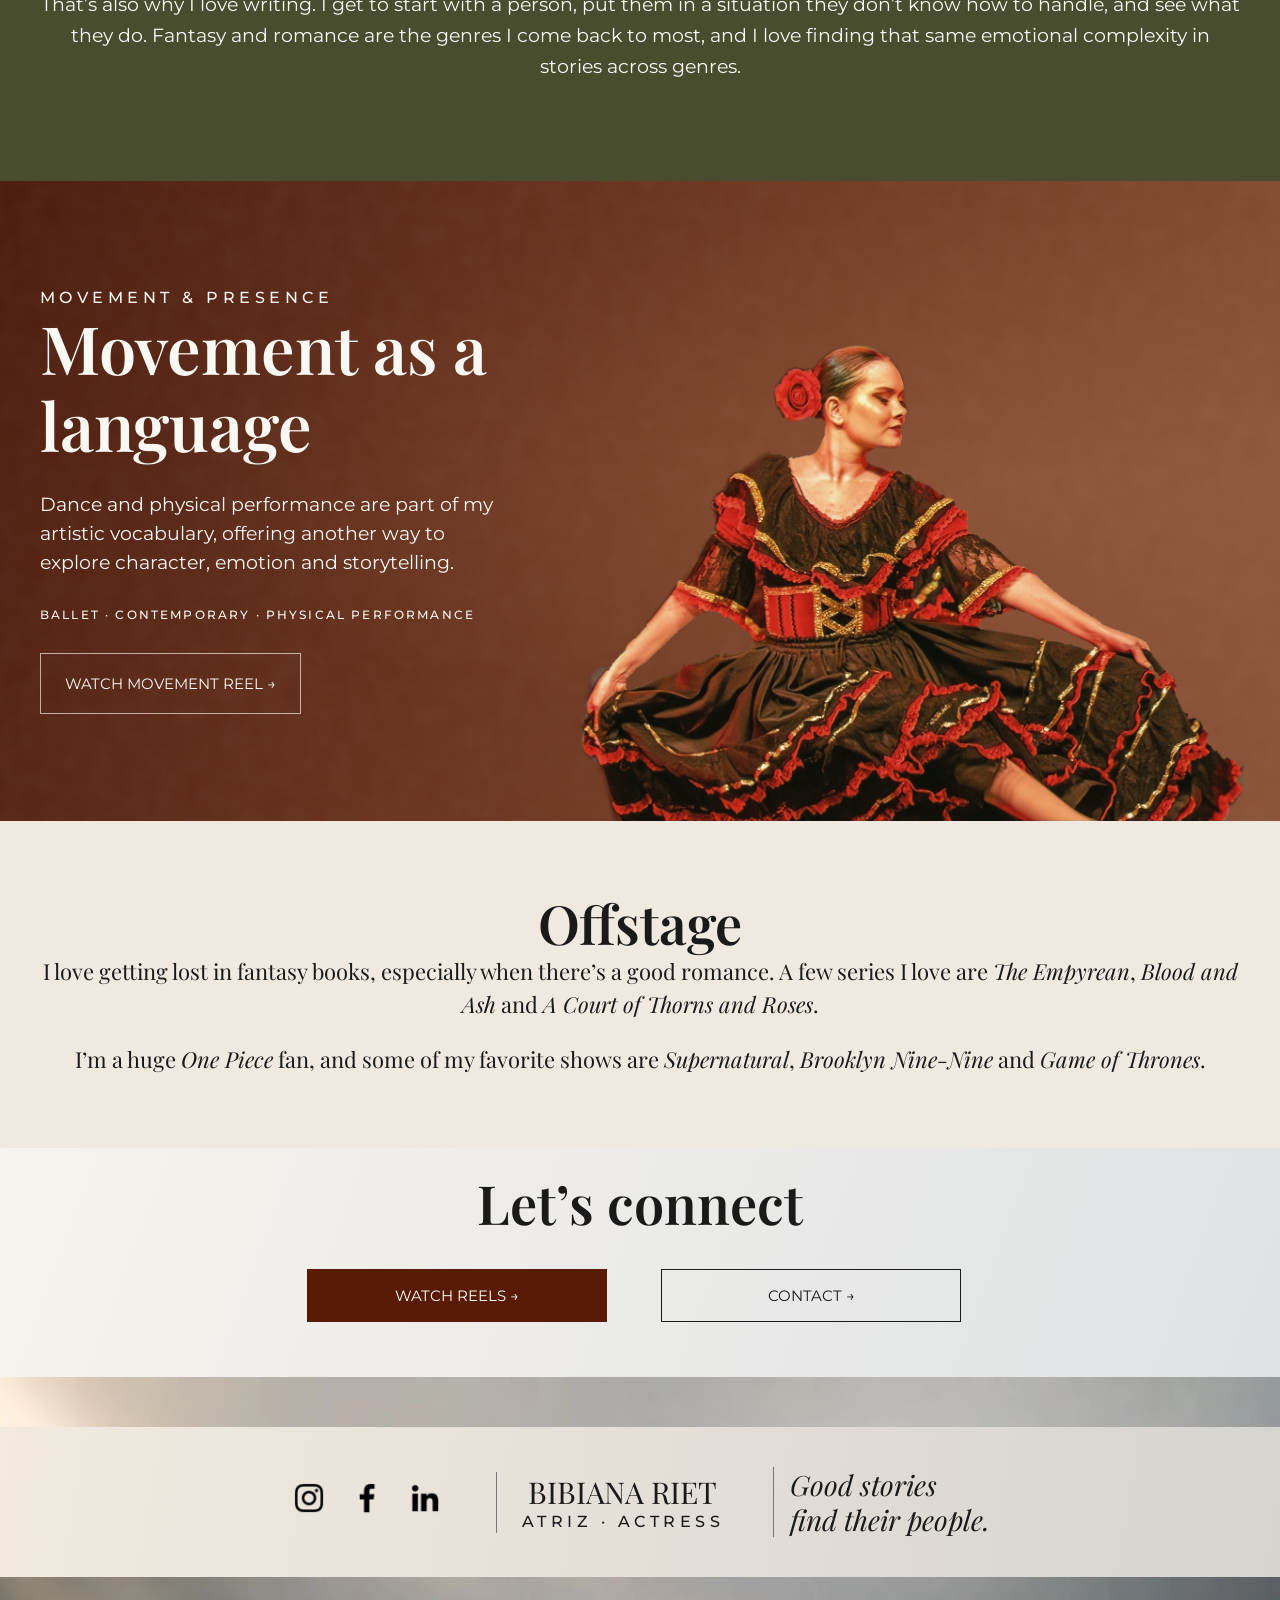
==== commit f7f8955c: "Widen and center Artistic Approach and Offstage" ====
--- a/about.html
+++ b/about.html
@@ -6,10 +6,9 @@
 }
 .about-page .artistic-statement .about-wrap {
   display: block;
-  max-width: 820px;
-  margin-inline: auto;
+  max-width: none;
   padding-inline: 0;
-  text-align: left;
+  text-align: center;
 }
 .about-page .artistic-statement .eyebrow { color: #e6dbc5;
   text-align: center; }
@@ -21,7 +20,18 @@
   line-height: 1.16;
 }
 .about-page .artistic-statement h2 br { display: none; }
-.about-page .artistic-statement .artistic-copy { max-width: 760px; margin-inline: auto; }
+.about-page .artistic-statement .artistic-copy,
+.about-page .artistic-statement .artistic-lead,
+.about-page .artistic-statement .artistic-description { max-width: none; }
+.about-page .about-offstage .about-wrap {
+  max-width: none;
+  padding-inline: 0;
+  text-align: center;
+}
+.about-page .about-offstage .about-wrap p {
+  max-width: none;
+  text-align: center;
+}
 .about-page .artistic-statement .artistic-lead {
   margin: 0 0 16px;
   color: #faf8f3;
